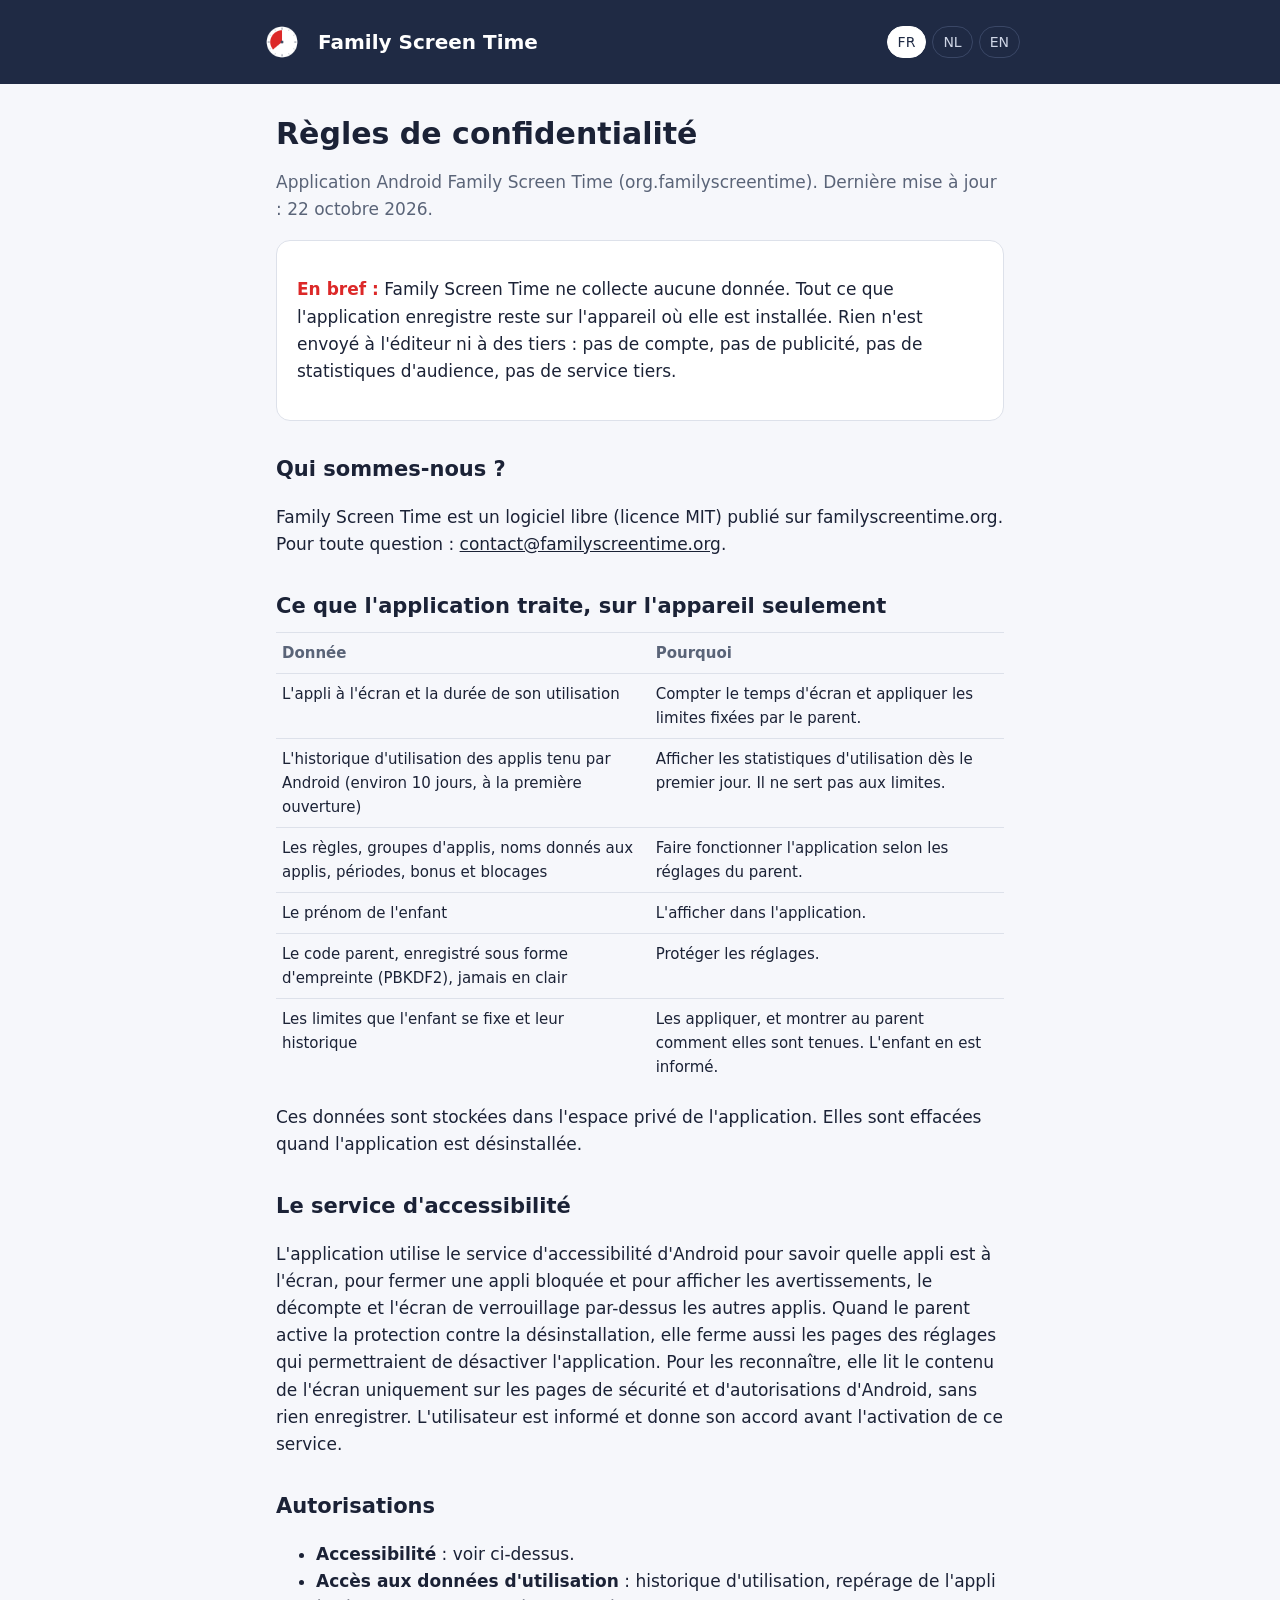
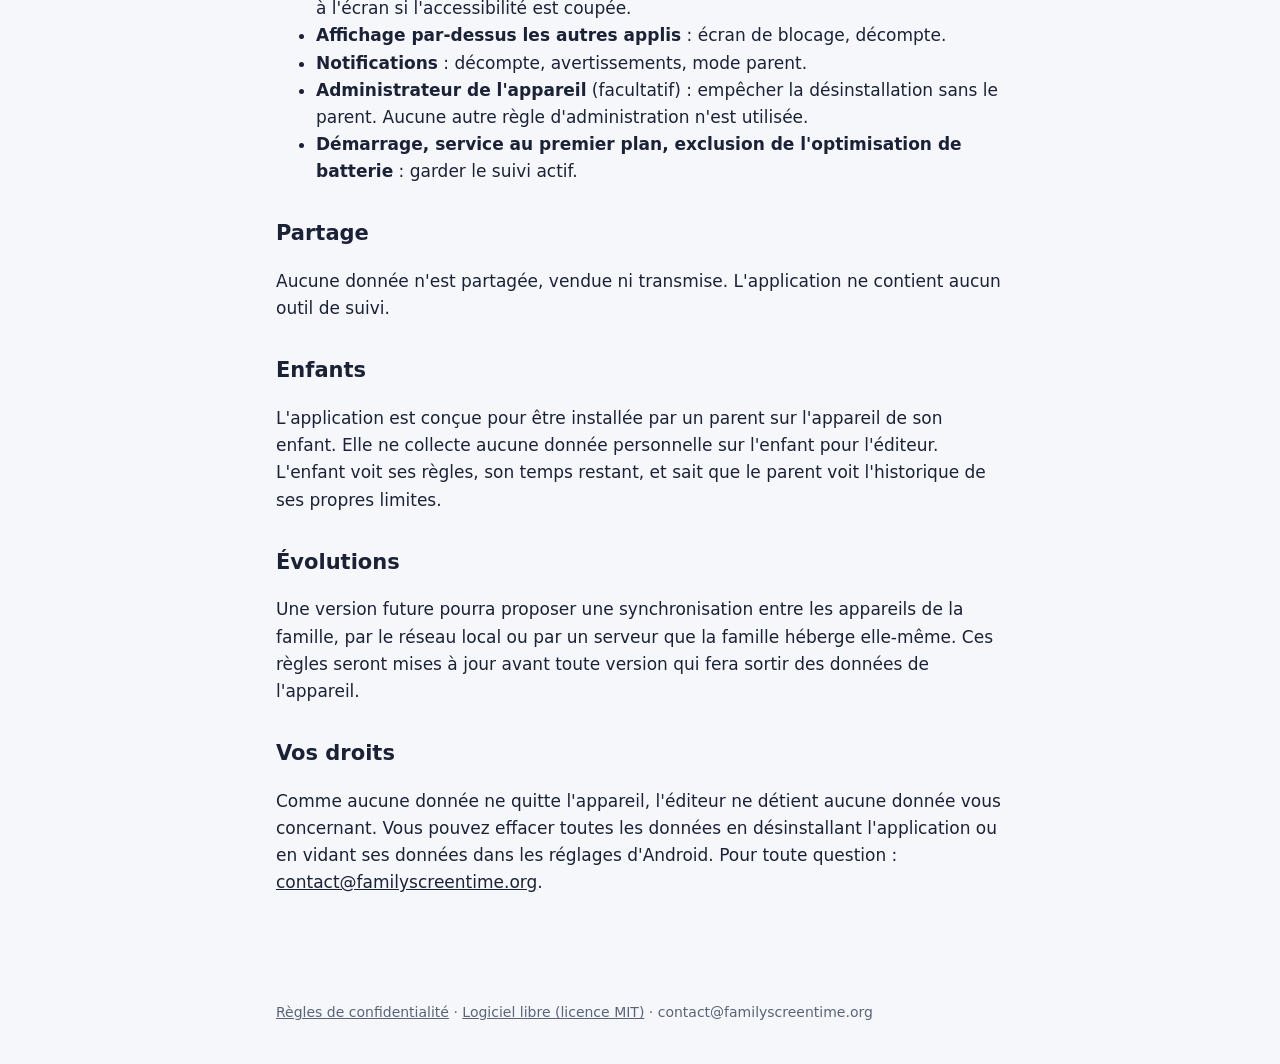
==== site/confidentialite.html @ ea90eba2 "Family Screen Time 0.18.0 Screen-time management for families, Android first.  - packages/screentime" ====
<!doctype html>
<html lang="fr">
<head>
<meta charset="utf-8">
<meta name="viewport" content="width=device-width, initial-scale=1">
<title>Règles de confidentialité — Family Screen Time</title>
<meta name="description" content="Règles de confidentialité — Family Screen Time">
<link rel="alternate" hreflang="fr" href="https://familyscreentime.org/confidentialite.html"><link rel="alternate" hreflang="nl" href="https://familyscreentime.org/privacybeleid.html"><link rel="alternate" hreflang="en" href="https://familyscreentime.org/privacy.html">
<link rel="icon" href="favicon.png">
<link rel="apple-touch-icon" href="apple-touch-icon.png">
<link rel="stylesheet" href="style.css">
</head>
<body>
<header><div class="wrap">
<img src="icon.png" alt=""><a class="home" href="index.html">Family Screen Time</a>
<nav class="lang" aria-label="Language"><a href="confidentialite.html" hreflang="fr" aria-current="true">FR</a><a href="privacybeleid.html" hreflang="nl">NL</a><a href="privacy.html" hreflang="en">EN</a></nav>
</div></header>
<main class="wrap">

<h1>Règles de confidentialité</h1>
<p class="muted">Application Android Family Screen Time (org.familyscreentime). Dernière mise à jour : 22 octobre 2026.</p>
<div class="card"><p><strong>En bref :</strong> Family Screen Time ne collecte aucune donnée. Tout ce que l'application enregistre reste sur l'appareil où elle est installée. Rien n'est envoyé à l'éditeur ni à des tiers : pas de compte, pas de publicité, pas de statistiques d'audience, pas de service tiers.</p></div>

<h2>Qui sommes-nous ?</h2>
<p>Family Screen Time est un logiciel libre (licence MIT) publié sur familyscreentime.org. Pour toute question : <a href="mailto:contact@familyscreentime.org">contact@familyscreentime.org</a>.</p>

<h2>Ce que l'application traite, sur l'appareil seulement</h2>
<table>
<tr><th>Donnée</th><th>Pourquoi</th></tr>
<tr><td>L'appli à l'écran et la durée de son utilisation</td><td>Compter le temps d'écran et appliquer les limites fixées par le parent.</td></tr>
<tr><td>L'historique d'utilisation des applis tenu par Android (environ 10 jours, à la première ouverture)</td><td>Afficher les statistiques d'utilisation dès le premier jour. Il ne sert pas aux limites.</td></tr>
<tr><td>Les règles, groupes d'applis, noms donnés aux applis, périodes, bonus et blocages</td><td>Faire fonctionner l'application selon les réglages du parent.</td></tr>
<tr><td>Le prénom de l'enfant</td><td>L'afficher dans l'application.</td></tr>
<tr><td>Le code parent, enregistré sous forme d'empreinte (PBKDF2), jamais en clair</td><td>Protéger les réglages.</td></tr>
<tr><td>Les limites que l'enfant se fixe et leur historique</td><td>Les appliquer, et montrer au parent comment elles sont tenues. L'enfant en est informé.</td></tr>
</table>
<p>Ces données sont stockées dans l'espace privé de l'application. Elles sont effacées quand l'application est désinstallée.</p>

<h2>Le service d'accessibilité</h2>
<p>L'application utilise le service d'accessibilité d'Android pour savoir quelle appli est à l'écran, pour fermer une appli bloquée et pour afficher les avertissements, le décompte et l'écran de verrouillage par-dessus les autres applis. Quand le parent active la protection contre la désinstallation, elle ferme aussi les pages des réglages qui permettraient de désactiver l'application. Pour les reconnaître, elle lit le contenu de l'écran uniquement sur les pages de sécurité et d'autorisations d'Android, sans rien enregistrer. L'utilisateur est informé et donne son accord avant l'activation de ce service.</p>

<h2>Autorisations</h2>
<ul>
<li><b>Accessibilité</b> : voir ci-dessus.</li>
<li><b>Accès aux données d'utilisation</b> : historique d'utilisation, repérage de l'appli à l'écran si l'accessibilité est coupée.</li>
<li><b>Affichage par-dessus les autres applis</b> : écran de blocage, décompte.</li>
<li><b>Notifications</b> : décompte, avertissements, mode parent.</li>
<li><b>Administrateur de l'appareil</b> (facultatif) : empêcher la désinstallation sans le parent. Aucune autre règle d'administration n'est utilisée.</li>
<li><b>Démarrage, service au premier plan, exclusion de l'optimisation de batterie</b> : garder le suivi actif.</li>
</ul>

<h2>Partage</h2>
<p>Aucune donnée n'est partagée, vendue ni transmise. L'application ne contient aucun outil de suivi.</p>

<h2>Enfants</h2>
<p>L'application est conçue pour être installée par un parent sur l'appareil de son enfant. Elle ne collecte aucune donnée personnelle sur l'enfant pour l'éditeur. L'enfant voit ses règles, son temps restant, et sait que le parent voit l'historique de ses propres limites.</p>

<h2>Évolutions</h2>
<p>Une version future pourra proposer une synchronisation entre les appareils de la famille, par le réseau local ou par un serveur que la famille héberge elle-même. Ces règles seront mises à jour avant toute version qui fera sortir des données de l'appareil.</p>

<h2>Vos droits</h2>
<p>Comme aucune donnée ne quitte l'appareil, l'éditeur ne détient aucune donnée vous concernant. Vous pouvez effacer toutes les données en désinstallant l'application ou en vidant ses données dans les réglages d'Android. Pour toute question : <a href="mailto:contact@familyscreentime.org">contact@familyscreentime.org</a>.</p>

</main>
<footer class="wrap"><a href="confidentialite.html">Règles de confidentialité</a> · <a href="https://github.com/familyscreentime/familyscreentime">Logiciel libre (licence MIT)</a> · contact@familyscreentime.org</footer>
</body>
</html>
---- site/style.css ----
:root {
  --bg: #f6f7fb;
  --surface: #ffffff;
  --ink: #1b2236;
  --muted: #5a6478;
  --brand: #1f2a44;
  --accent: #dc2828;
  --line: #dde1ea;
  color-scheme: light dark;
}
@media (prefers-color-scheme: dark) {
  :root {
    --bg: #11151f;
    --surface: #1a2030;
    --ink: #e8ebf2;
    --muted: #a3acc0;
    --brand: #0c1222;
    --line: #2b3346;
  }
}
* { box-sizing: border-box; }
body {
  margin: 0;
  background: var(--bg);
  color: var(--ink);
  font: 17px/1.6 system-ui, -apple-system, "Segoe UI", Roboto, sans-serif;
}
header {
  background: #1f2a44;
  color: #fff;
  padding: 20px 16px;
}
header .wrap { display: flex; align-items: center; gap: 14px; flex-wrap: wrap; }
header img { width: 44px; height: 44px; border-radius: 10px; }
header a.home { color: #fff; text-decoration: none; font-weight: 700; font-size: 20px; }
nav.lang { margin-left: auto; display: flex; gap: 6px; }
nav.lang a {
  color: #cfd6e6; text-decoration: none; padding: 4px 10px;
  border: 1px solid #3a4766; border-radius: 999px; font-size: 14px;
}
nav.lang a[aria-current="true"] { background: #fff; color: #1f2a44; border-color: #fff; }
.wrap { max-width: 760px; margin: 0 auto; }
main { padding: 24px 16px 64px; }
h1 { font-size: 30px; line-height: 1.2; margin: 8px 0 12px; }
h2 { font-size: 21px; margin: 32px 0 8px; }
p, li { color: var(--ink); }
.muted { color: var(--muted); }
.card {
  background: var(--surface);
  border: 1px solid var(--line);
  border-radius: 14px;
  padding: 18px 20px;
  margin: 16px 0;
}
.card strong { color: var(--accent); }
table { width: 100%; border-collapse: collapse; font-size: 15px; }
th, td { text-align: left; vertical-align: top; padding: 8px 6px; border-top: 1px solid var(--line); }
th { color: var(--muted); font-weight: 600; }
a { color: inherit; }
footer { padding: 24px 16px 40px; color: var(--muted); font-size: 14px; }
.hero { display: flex; gap: 20px; align-items: center; flex-wrap: wrap; }
.hero img { width: 96px; height: 96px; border-radius: 22px; }
ul.features { padding-left: 20px; }
section[lang] { scroll-margin-top: 16px; }
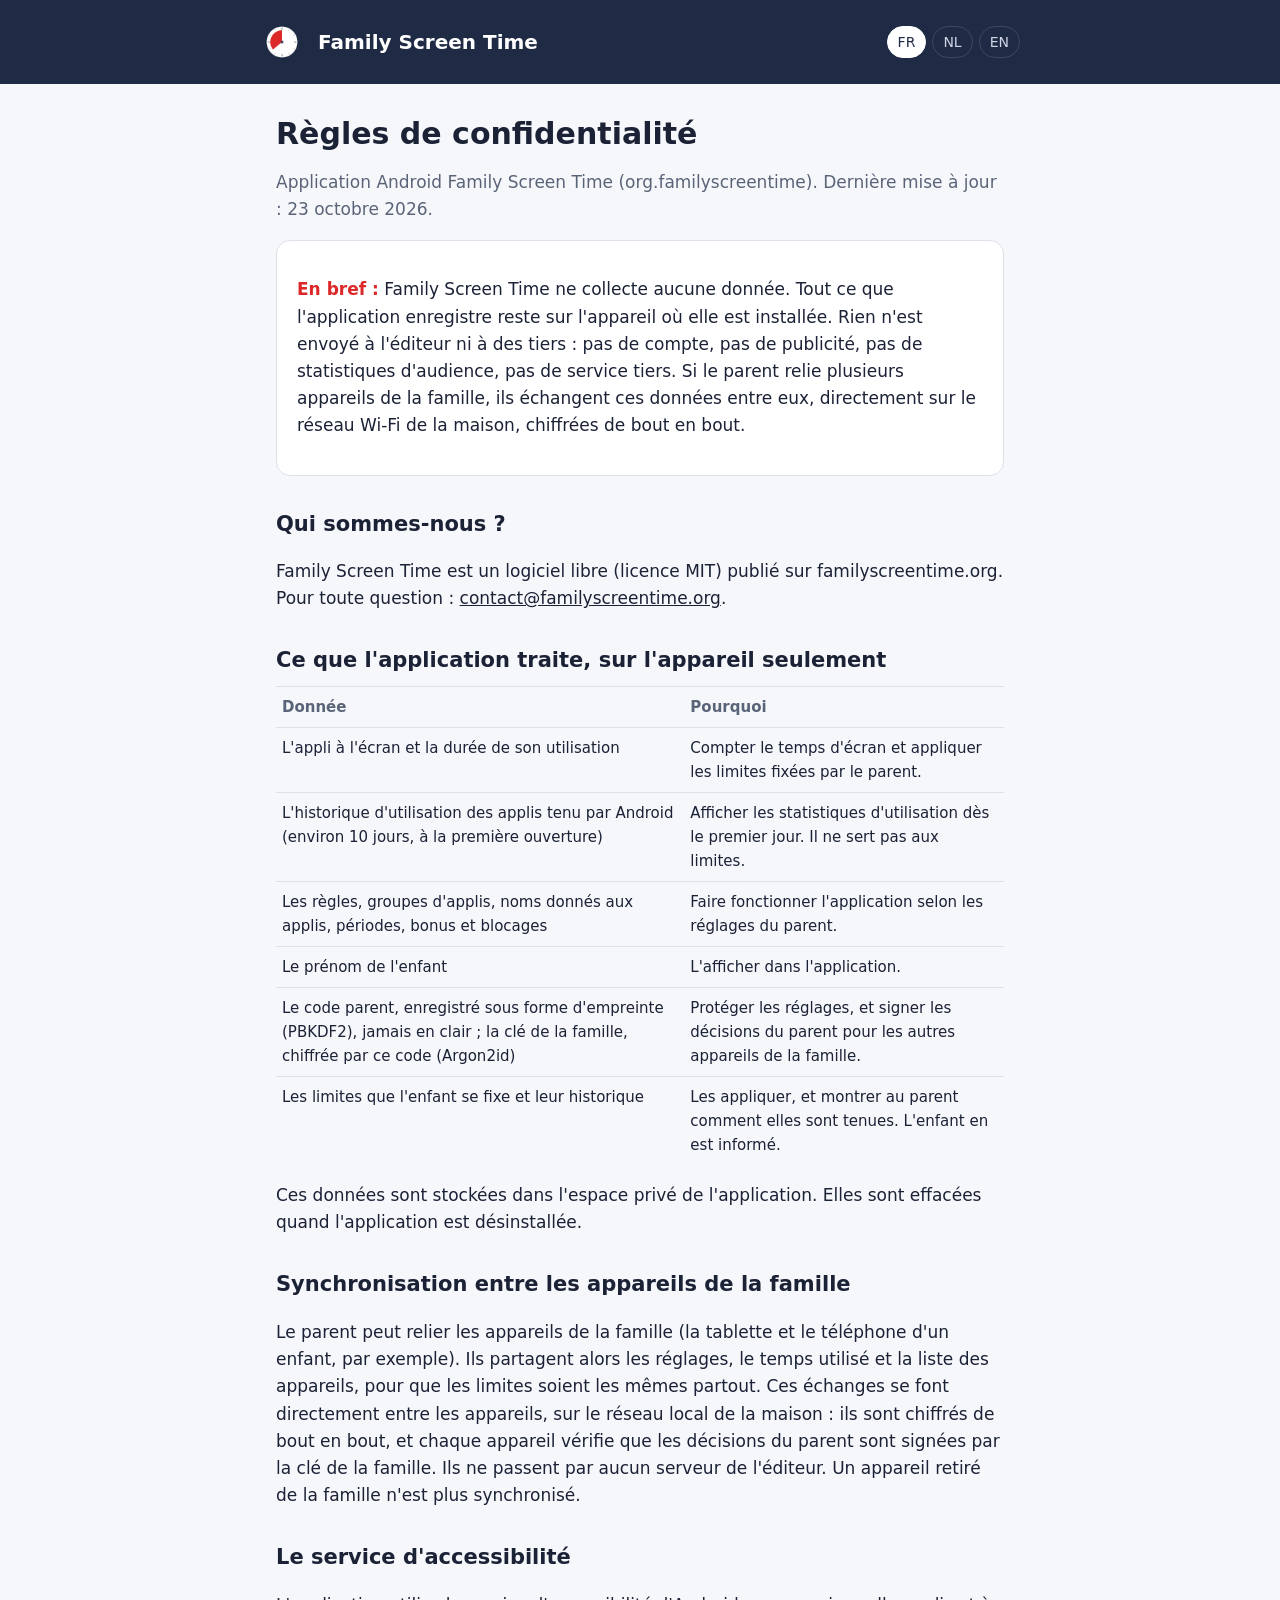
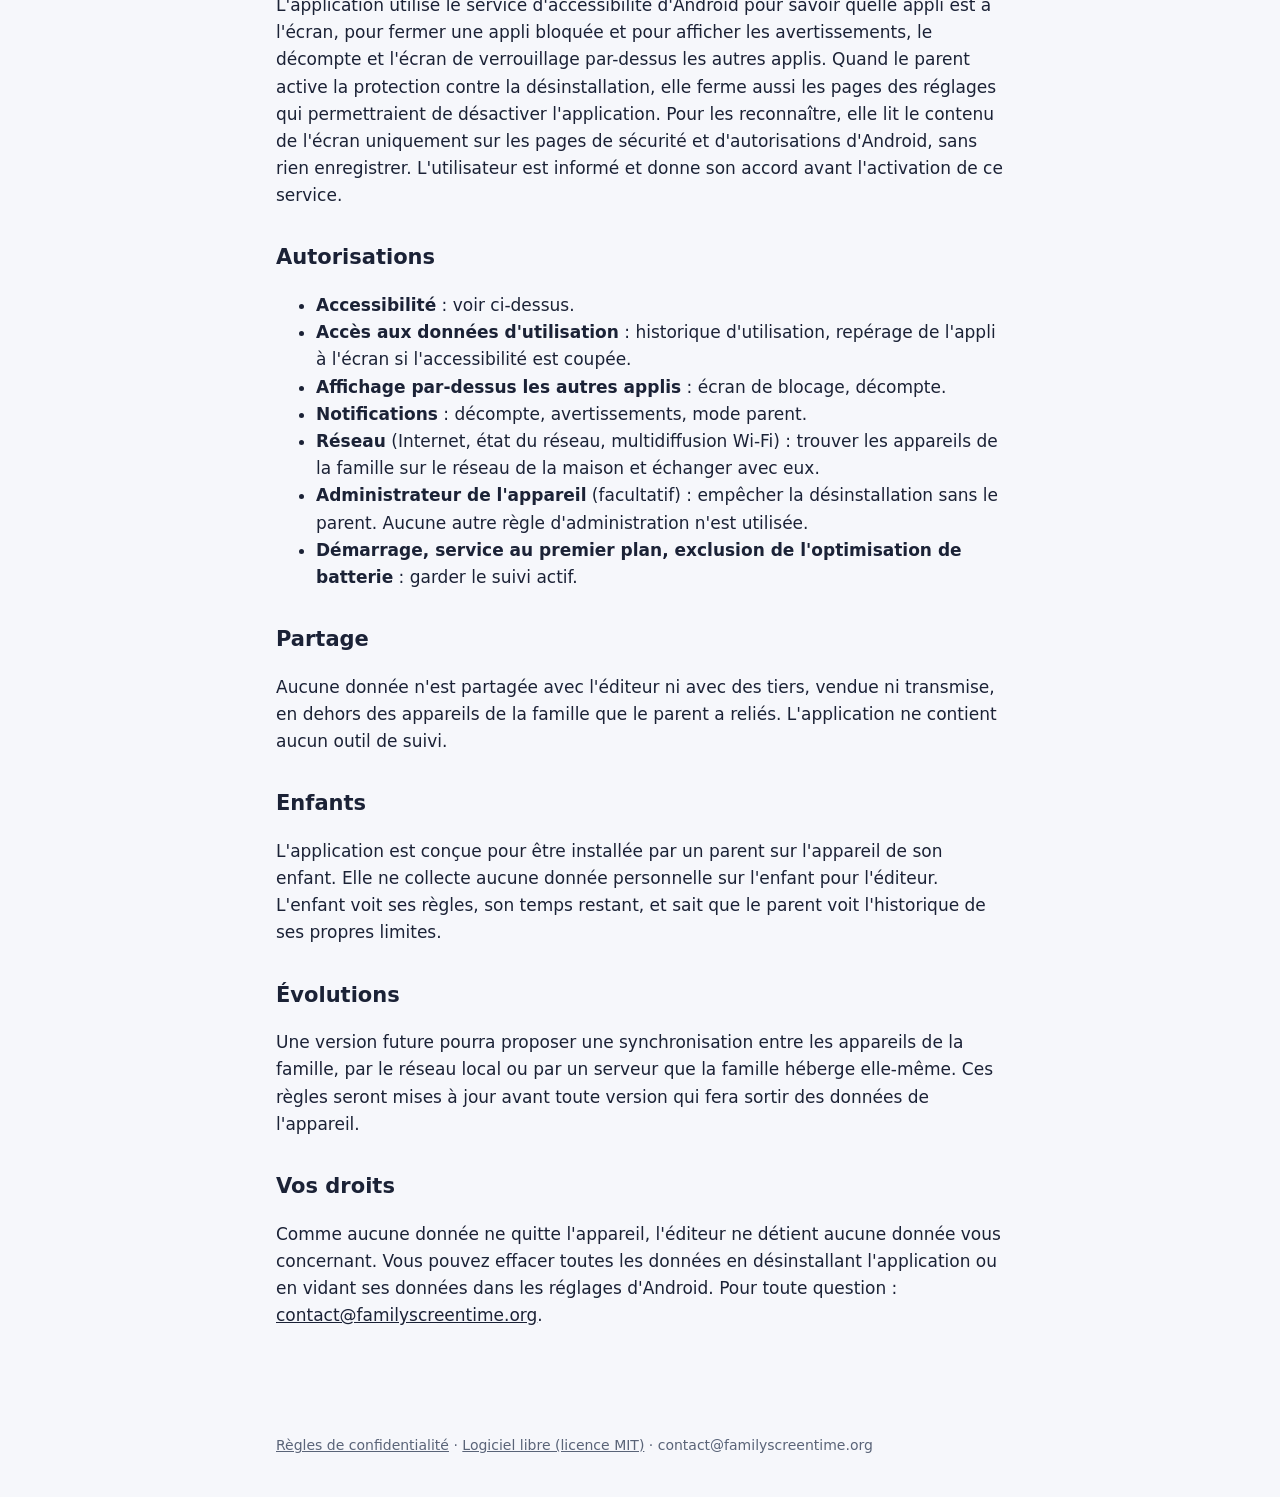
==== commit ead48146: "Sync on the local network and adding a device (0.20.1) - LanSync: each device listens on a free port" ====
--- a/site/confidentialite.html
+++ b/site/confidentialite.html
@@ -18,8 +18,8 @@
 <main class="wrap">
 
 <h1>Règles de confidentialité</h1>
-<p class="muted">Application Android Family Screen Time (org.familyscreentime). Dernière mise à jour : 22 octobre 2026.</p>
-<div class="card"><p><strong>En bref :</strong> Family Screen Time ne collecte aucune donnée. Tout ce que l'application enregistre reste sur l'appareil où elle est installée. Rien n'est envoyé à l'éditeur ni à des tiers : pas de compte, pas de publicité, pas de statistiques d'audience, pas de service tiers.</p></div>
+<p class="muted">Application Android Family Screen Time (org.familyscreentime). Dernière mise à jour : 23 octobre 2026.</p>
+<div class="card"><p><strong>En bref :</strong> Family Screen Time ne collecte aucune donnée. Tout ce que l'application enregistre reste sur l'appareil où elle est installée. Rien n'est envoyé à l'éditeur ni à des tiers : pas de compte, pas de publicité, pas de statistiques d'audience, pas de service tiers. Si le parent relie plusieurs appareils de la famille, ils échangent ces données entre eux, directement sur le réseau Wi-Fi de la maison, chiffrées de bout en bout.</p></div>
 
 <h2>Qui sommes-nous ?</h2>
 <p>Family Screen Time est un logiciel libre (licence MIT) publié sur familyscreentime.org. Pour toute question : <a href="mailto:contact@familyscreentime.org">contact@familyscreentime.org</a>.</p>
@@ -31,10 +31,13 @@
 <tr><td>L'historique d'utilisation des applis tenu par Android (environ 10 jours, à la première ouverture)</td><td>Afficher les statistiques d'utilisation dès le premier jour. Il ne sert pas aux limites.</td></tr>
 <tr><td>Les règles, groupes d'applis, noms donnés aux applis, périodes, bonus et blocages</td><td>Faire fonctionner l'application selon les réglages du parent.</td></tr>
 <tr><td>Le prénom de l'enfant</td><td>L'afficher dans l'application.</td></tr>
-<tr><td>Le code parent, enregistré sous forme d'empreinte (PBKDF2), jamais en clair</td><td>Protéger les réglages.</td></tr>
+<tr><td>Le code parent, enregistré sous forme d'empreinte (PBKDF2), jamais en clair ; la clé de la famille, chiffrée par ce code (Argon2id)</td><td>Protéger les réglages, et signer les décisions du parent pour les autres appareils de la famille.</td></tr>
 <tr><td>Les limites que l'enfant se fixe et leur historique</td><td>Les appliquer, et montrer au parent comment elles sont tenues. L'enfant en est informé.</td></tr>
 </table>
 <p>Ces données sont stockées dans l'espace privé de l'application. Elles sont effacées quand l'application est désinstallée.</p>
+
+<h2>Synchronisation entre les appareils de la famille</h2>
+<p>Le parent peut relier les appareils de la famille (la tablette et le téléphone d'un enfant, par exemple). Ils partagent alors les réglages, le temps utilisé et la liste des appareils, pour que les limites soient les mêmes partout. Ces échanges se font directement entre les appareils, sur le réseau local de la maison : ils sont chiffrés de bout en bout, et chaque appareil vérifie que les décisions du parent sont signées par la clé de la famille. Ils ne passent par aucun serveur de l'éditeur. Un appareil retiré de la famille n'est plus synchronisé.</p>
 
 <h2>Le service d'accessibilité</h2>
 <p>L'application utilise le service d'accessibilité d'Android pour savoir quelle appli est à l'écran, pour fermer une appli bloquée et pour afficher les avertissements, le décompte et l'écran de verrouillage par-dessus les autres applis. Quand le parent active la protection contre la désinstallation, elle ferme aussi les pages des réglages qui permettraient de désactiver l'application. Pour les reconnaître, elle lit le contenu de l'écran uniquement sur les pages de sécurité et d'autorisations d'Android, sans rien enregistrer. L'utilisateur est informé et donne son accord avant l'activation de ce service.</p>
@@ -45,12 +48,13 @@
 <li><b>Accès aux données d'utilisation</b> : historique d'utilisation, repérage de l'appli à l'écran si l'accessibilité est coupée.</li>
 <li><b>Affichage par-dessus les autres applis</b> : écran de blocage, décompte.</li>
 <li><b>Notifications</b> : décompte, avertissements, mode parent.</li>
+<li><b>Réseau</b> (Internet, état du réseau, multidiffusion Wi-Fi) : trouver les appareils de la famille sur le réseau de la maison et échanger avec eux.</li>
 <li><b>Administrateur de l'appareil</b> (facultatif) : empêcher la désinstallation sans le parent. Aucune autre règle d'administration n'est utilisée.</li>
 <li><b>Démarrage, service au premier plan, exclusion de l'optimisation de batterie</b> : garder le suivi actif.</li>
 </ul>
 
 <h2>Partage</h2>
-<p>Aucune donnée n'est partagée, vendue ni transmise. L'application ne contient aucun outil de suivi.</p>
+<p>Aucune donnée n'est partagée avec l'éditeur ni avec des tiers, vendue ni transmise, en dehors des appareils de la famille que le parent a reliés. L'application ne contient aucun outil de suivi.</p>
 
 <h2>Enfants</h2>
 <p>L'application est conçue pour être installée par un parent sur l'appareil de son enfant. Elle ne collecte aucune donnée personnelle sur l'enfant pour l'éditeur. L'enfant voit ses règles, son temps restant, et sait que le parent voit l'historique de ses propres limites.</p>
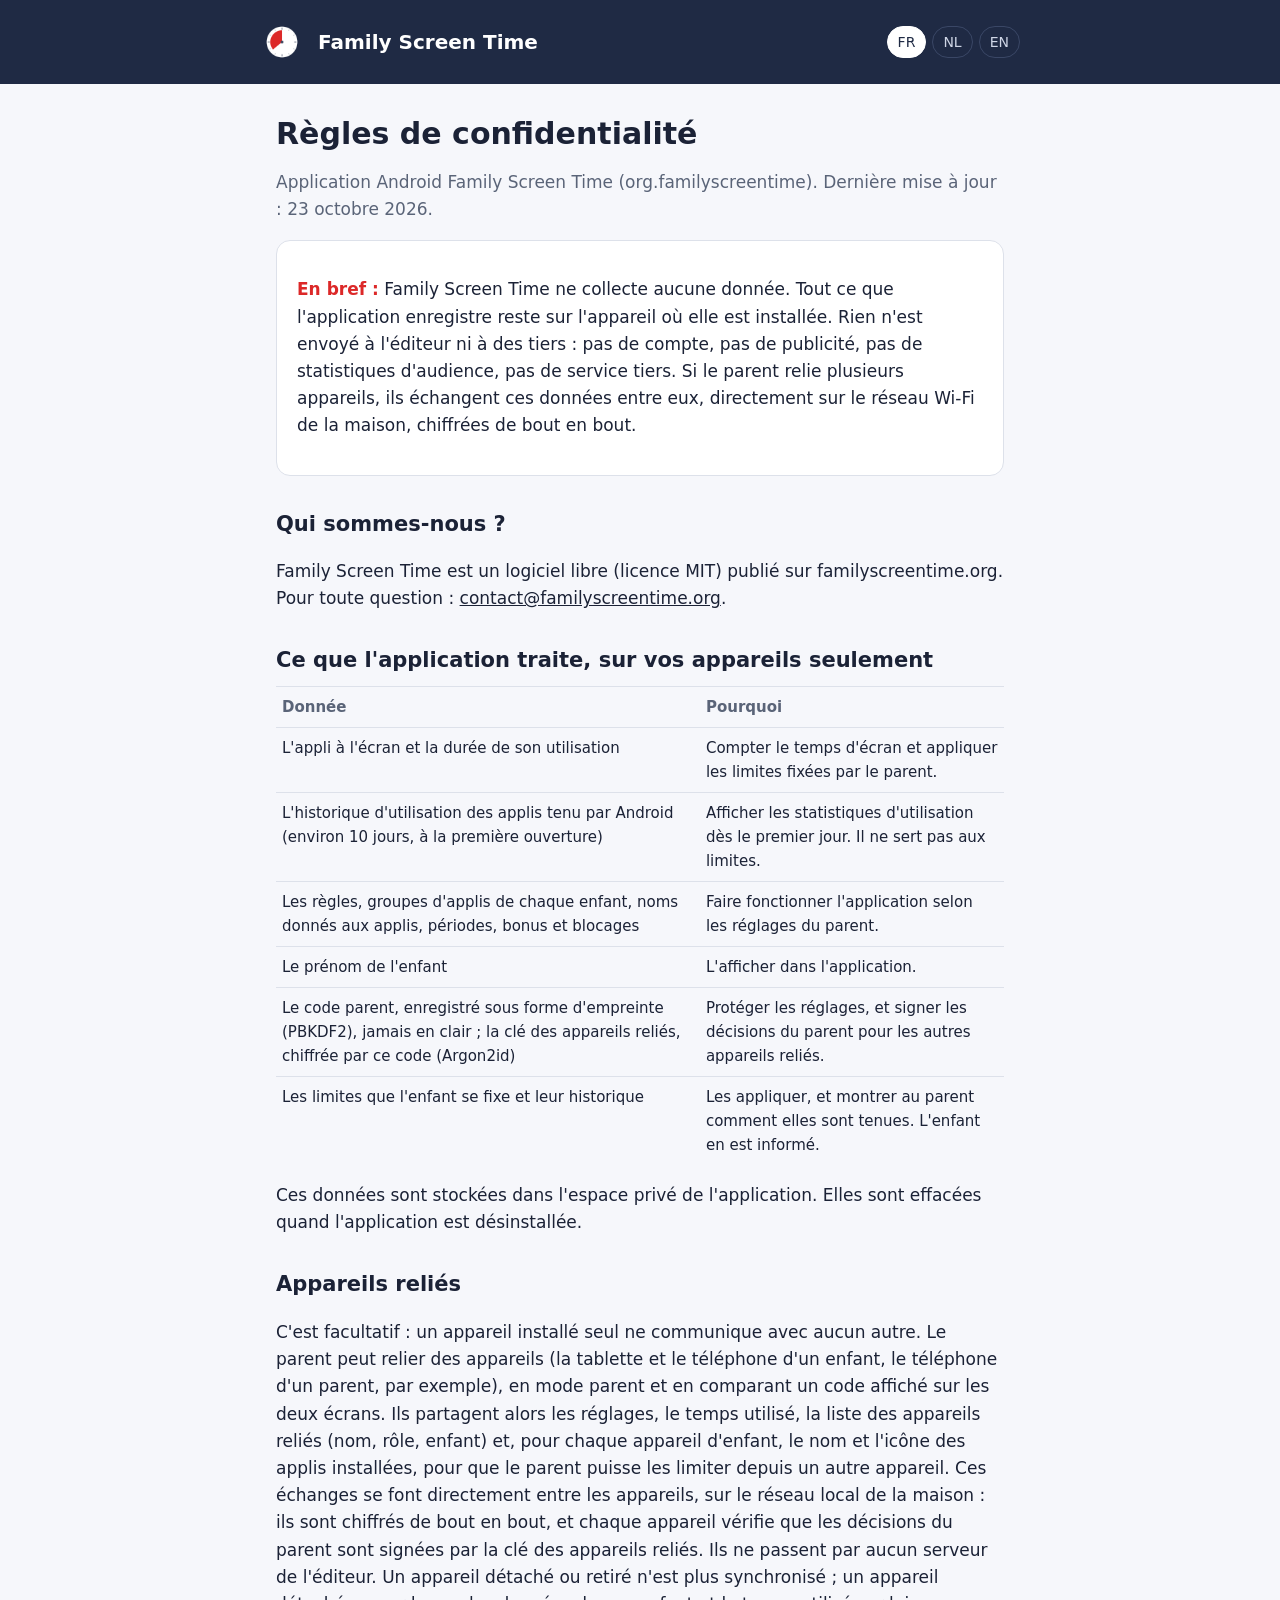
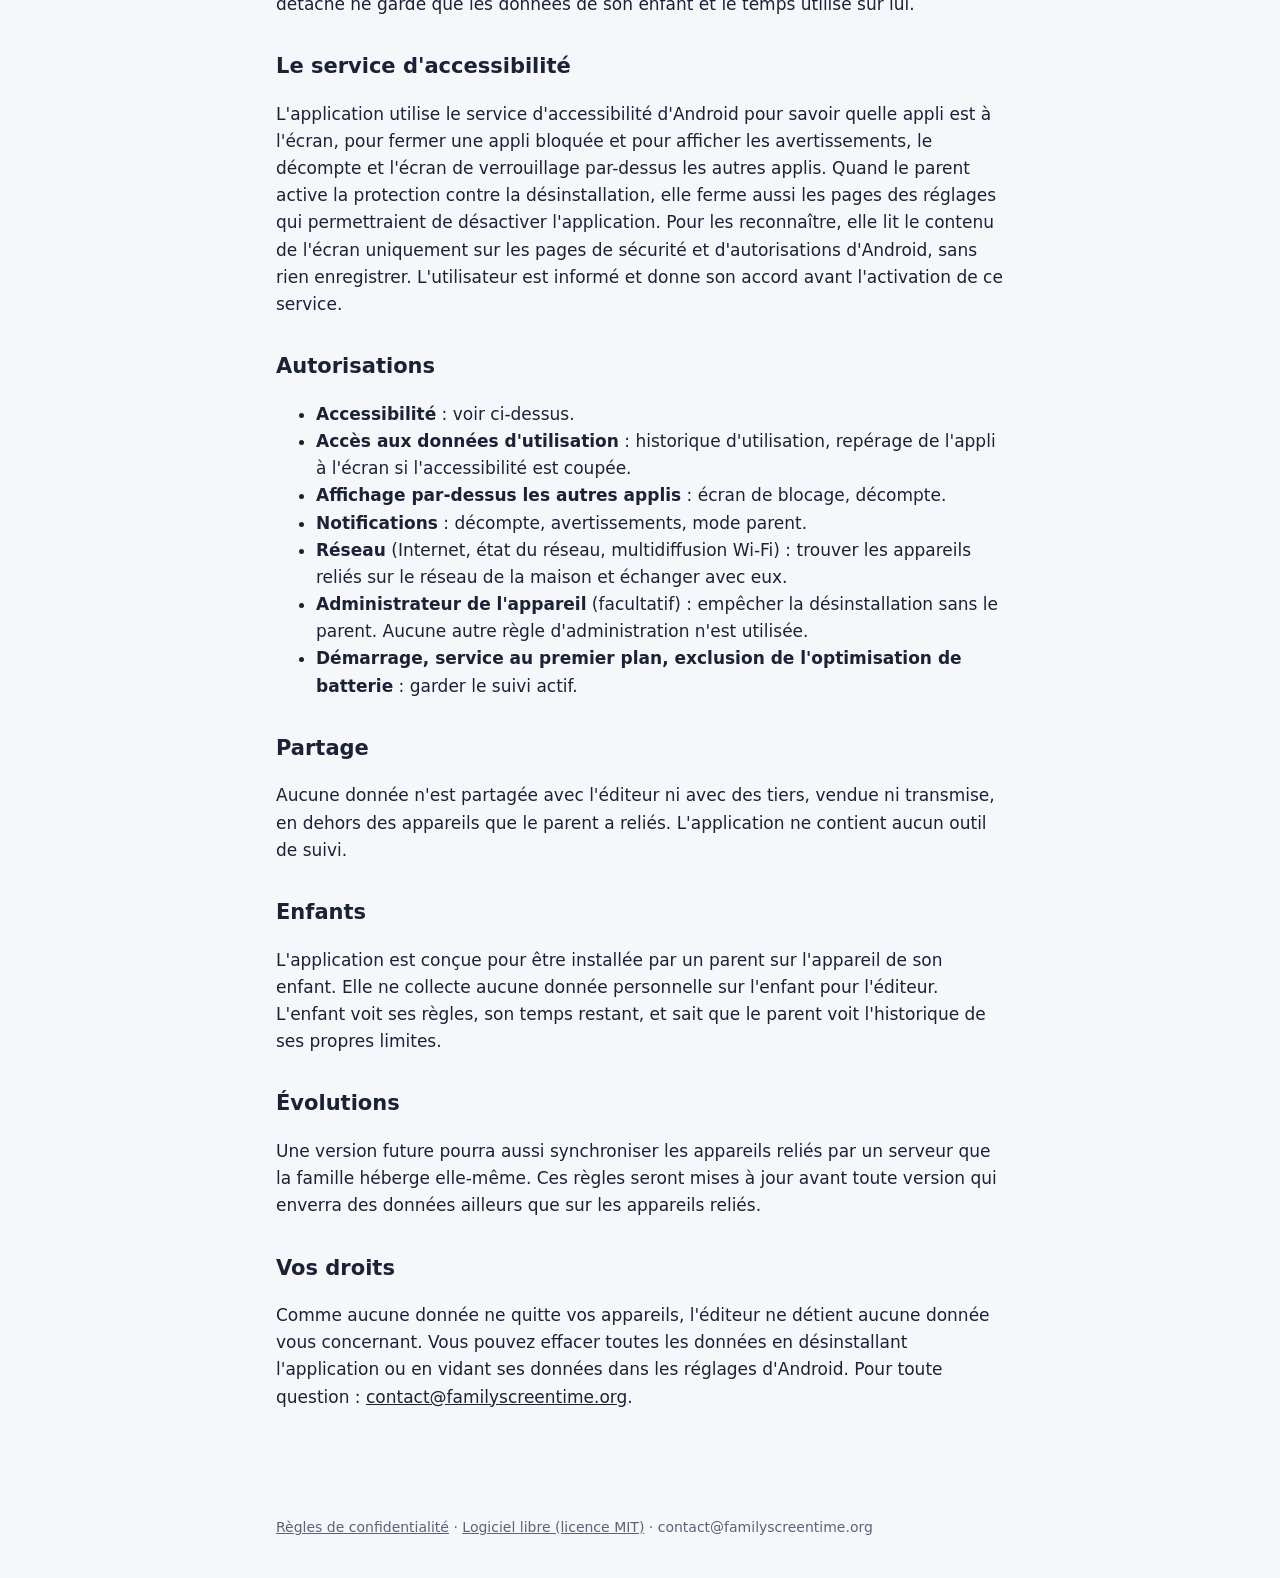
==== commit 58fa01a0: "Linked devices on the site and in the store texts; "Unlock" on a parent's phone (0.22.2) - Site and " ====
--- a/site/confidentialite.html
+++ b/site/confidentialite.html
@@ -19,25 +19,25 @@
 
 <h1>Règles de confidentialité</h1>
 <p class="muted">Application Android Family Screen Time (org.familyscreentime). Dernière mise à jour : 23 octobre 2026.</p>
-<div class="card"><p><strong>En bref :</strong> Family Screen Time ne collecte aucune donnée. Tout ce que l'application enregistre reste sur l'appareil où elle est installée. Rien n'est envoyé à l'éditeur ni à des tiers : pas de compte, pas de publicité, pas de statistiques d'audience, pas de service tiers. Si le parent relie plusieurs appareils de la famille, ils échangent ces données entre eux, directement sur le réseau Wi-Fi de la maison, chiffrées de bout en bout.</p></div>
+<div class="card"><p><strong>En bref :</strong> Family Screen Time ne collecte aucune donnée. Tout ce que l'application enregistre reste sur l'appareil où elle est installée. Rien n'est envoyé à l'éditeur ni à des tiers : pas de compte, pas de publicité, pas de statistiques d'audience, pas de service tiers. Si le parent relie plusieurs appareils, ils échangent ces données entre eux, directement sur le réseau Wi-Fi de la maison, chiffrées de bout en bout.</p></div>
 
 <h2>Qui sommes-nous ?</h2>
 <p>Family Screen Time est un logiciel libre (licence MIT) publié sur familyscreentime.org. Pour toute question : <a href="mailto:contact@familyscreentime.org">contact@familyscreentime.org</a>.</p>
 
-<h2>Ce que l'application traite, sur l'appareil seulement</h2>
+<h2>Ce que l'application traite, sur vos appareils seulement</h2>
 <table>
 <tr><th>Donnée</th><th>Pourquoi</th></tr>
 <tr><td>L'appli à l'écran et la durée de son utilisation</td><td>Compter le temps d'écran et appliquer les limites fixées par le parent.</td></tr>
 <tr><td>L'historique d'utilisation des applis tenu par Android (environ 10 jours, à la première ouverture)</td><td>Afficher les statistiques d'utilisation dès le premier jour. Il ne sert pas aux limites.</td></tr>
-<tr><td>Les règles, groupes d'applis, noms donnés aux applis, périodes, bonus et blocages</td><td>Faire fonctionner l'application selon les réglages du parent.</td></tr>
+<tr><td>Les règles, groupes d'applis de chaque enfant, noms donnés aux applis, périodes, bonus et blocages</td><td>Faire fonctionner l'application selon les réglages du parent.</td></tr>
 <tr><td>Le prénom de l'enfant</td><td>L'afficher dans l'application.</td></tr>
-<tr><td>Le code parent, enregistré sous forme d'empreinte (PBKDF2), jamais en clair ; la clé de la famille, chiffrée par ce code (Argon2id)</td><td>Protéger les réglages, et signer les décisions du parent pour les autres appareils de la famille.</td></tr>
+<tr><td>Le code parent, enregistré sous forme d'empreinte (PBKDF2), jamais en clair ; la clé des appareils reliés, chiffrée par ce code (Argon2id)</td><td>Protéger les réglages, et signer les décisions du parent pour les autres appareils reliés.</td></tr>
 <tr><td>Les limites que l'enfant se fixe et leur historique</td><td>Les appliquer, et montrer au parent comment elles sont tenues. L'enfant en est informé.</td></tr>
 </table>
 <p>Ces données sont stockées dans l'espace privé de l'application. Elles sont effacées quand l'application est désinstallée.</p>
 
-<h2>Synchronisation entre les appareils de la famille</h2>
-<p>Le parent peut relier les appareils de la famille (la tablette et le téléphone d'un enfant, par exemple). Ils partagent alors les réglages, le temps utilisé et la liste des appareils, pour que les limites soient les mêmes partout. Ces échanges se font directement entre les appareils, sur le réseau local de la maison : ils sont chiffrés de bout en bout, et chaque appareil vérifie que les décisions du parent sont signées par la clé de la famille. Ils ne passent par aucun serveur de l'éditeur. Un appareil retiré de la famille n'est plus synchronisé.</p>
+<h2>Appareils reliés</h2>
+<p>C'est facultatif : un appareil installé seul ne communique avec aucun autre. Le parent peut relier des appareils (la tablette et le téléphone d'un enfant, le téléphone d'un parent, par exemple), en mode parent et en comparant un code affiché sur les deux écrans. Ils partagent alors les réglages, le temps utilisé, la liste des appareils reliés (nom, rôle, enfant) et, pour chaque appareil d'enfant, le nom et l'icône des applis installées, pour que le parent puisse les limiter depuis un autre appareil. Ces échanges se font directement entre les appareils, sur le réseau local de la maison : ils sont chiffrés de bout en bout, et chaque appareil vérifie que les décisions du parent sont signées par la clé des appareils reliés. Ils ne passent par aucun serveur de l'éditeur. Un appareil détaché ou retiré n'est plus synchronisé ; un appareil détaché ne garde que les données de son enfant et le temps utilisé sur lui.</p>
 
 <h2>Le service d'accessibilité</h2>
 <p>L'application utilise le service d'accessibilité d'Android pour savoir quelle appli est à l'écran, pour fermer une appli bloquée et pour afficher les avertissements, le décompte et l'écran de verrouillage par-dessus les autres applis. Quand le parent active la protection contre la désinstallation, elle ferme aussi les pages des réglages qui permettraient de désactiver l'application. Pour les reconnaître, elle lit le contenu de l'écran uniquement sur les pages de sécurité et d'autorisations d'Android, sans rien enregistrer. L'utilisateur est informé et donne son accord avant l'activation de ce service.</p>
@@ -48,22 +48,22 @@
 <li><b>Accès aux données d'utilisation</b> : historique d'utilisation, repérage de l'appli à l'écran si l'accessibilité est coupée.</li>
 <li><b>Affichage par-dessus les autres applis</b> : écran de blocage, décompte.</li>
 <li><b>Notifications</b> : décompte, avertissements, mode parent.</li>
-<li><b>Réseau</b> (Internet, état du réseau, multidiffusion Wi-Fi) : trouver les appareils de la famille sur le réseau de la maison et échanger avec eux.</li>
+<li><b>Réseau</b> (Internet, état du réseau, multidiffusion Wi-Fi) : trouver les appareils reliés sur le réseau de la maison et échanger avec eux.</li>
 <li><b>Administrateur de l'appareil</b> (facultatif) : empêcher la désinstallation sans le parent. Aucune autre règle d'administration n'est utilisée.</li>
 <li><b>Démarrage, service au premier plan, exclusion de l'optimisation de batterie</b> : garder le suivi actif.</li>
 </ul>
 
 <h2>Partage</h2>
-<p>Aucune donnée n'est partagée avec l'éditeur ni avec des tiers, vendue ni transmise, en dehors des appareils de la famille que le parent a reliés. L'application ne contient aucun outil de suivi.</p>
+<p>Aucune donnée n'est partagée avec l'éditeur ni avec des tiers, vendue ni transmise, en dehors des appareils que le parent a reliés. L'application ne contient aucun outil de suivi.</p>
 
 <h2>Enfants</h2>
 <p>L'application est conçue pour être installée par un parent sur l'appareil de son enfant. Elle ne collecte aucune donnée personnelle sur l'enfant pour l'éditeur. L'enfant voit ses règles, son temps restant, et sait que le parent voit l'historique de ses propres limites.</p>
 
 <h2>Évolutions</h2>
-<p>Une version future pourra proposer une synchronisation entre les appareils de la famille, par le réseau local ou par un serveur que la famille héberge elle-même. Ces règles seront mises à jour avant toute version qui fera sortir des données de l'appareil.</p>
+<p>Une version future pourra aussi synchroniser les appareils reliés par un serveur que la famille héberge elle-même. Ces règles seront mises à jour avant toute version qui enverra des données ailleurs que sur les appareils reliés.</p>
 
 <h2>Vos droits</h2>
-<p>Comme aucune donnée ne quitte l'appareil, l'éditeur ne détient aucune donnée vous concernant. Vous pouvez effacer toutes les données en désinstallant l'application ou en vidant ses données dans les réglages d'Android. Pour toute question : <a href="mailto:contact@familyscreentime.org">contact@familyscreentime.org</a>.</p>
+<p>Comme aucune donnée ne quitte vos appareils, l'éditeur ne détient aucune donnée vous concernant. Vous pouvez effacer toutes les données en désinstallant l'application ou en vidant ses données dans les réglages d'Android. Pour toute question : <a href="mailto:contact@familyscreentime.org">contact@familyscreentime.org</a>.</p>
 
 </main>
 <footer class="wrap"><a href="confidentialite.html">Règles de confidentialité</a> · <a href="https://github.com/familyscreentime/familyscreentime">Logiciel libre (licence MIT)</a> · contact@familyscreentime.org</footer>
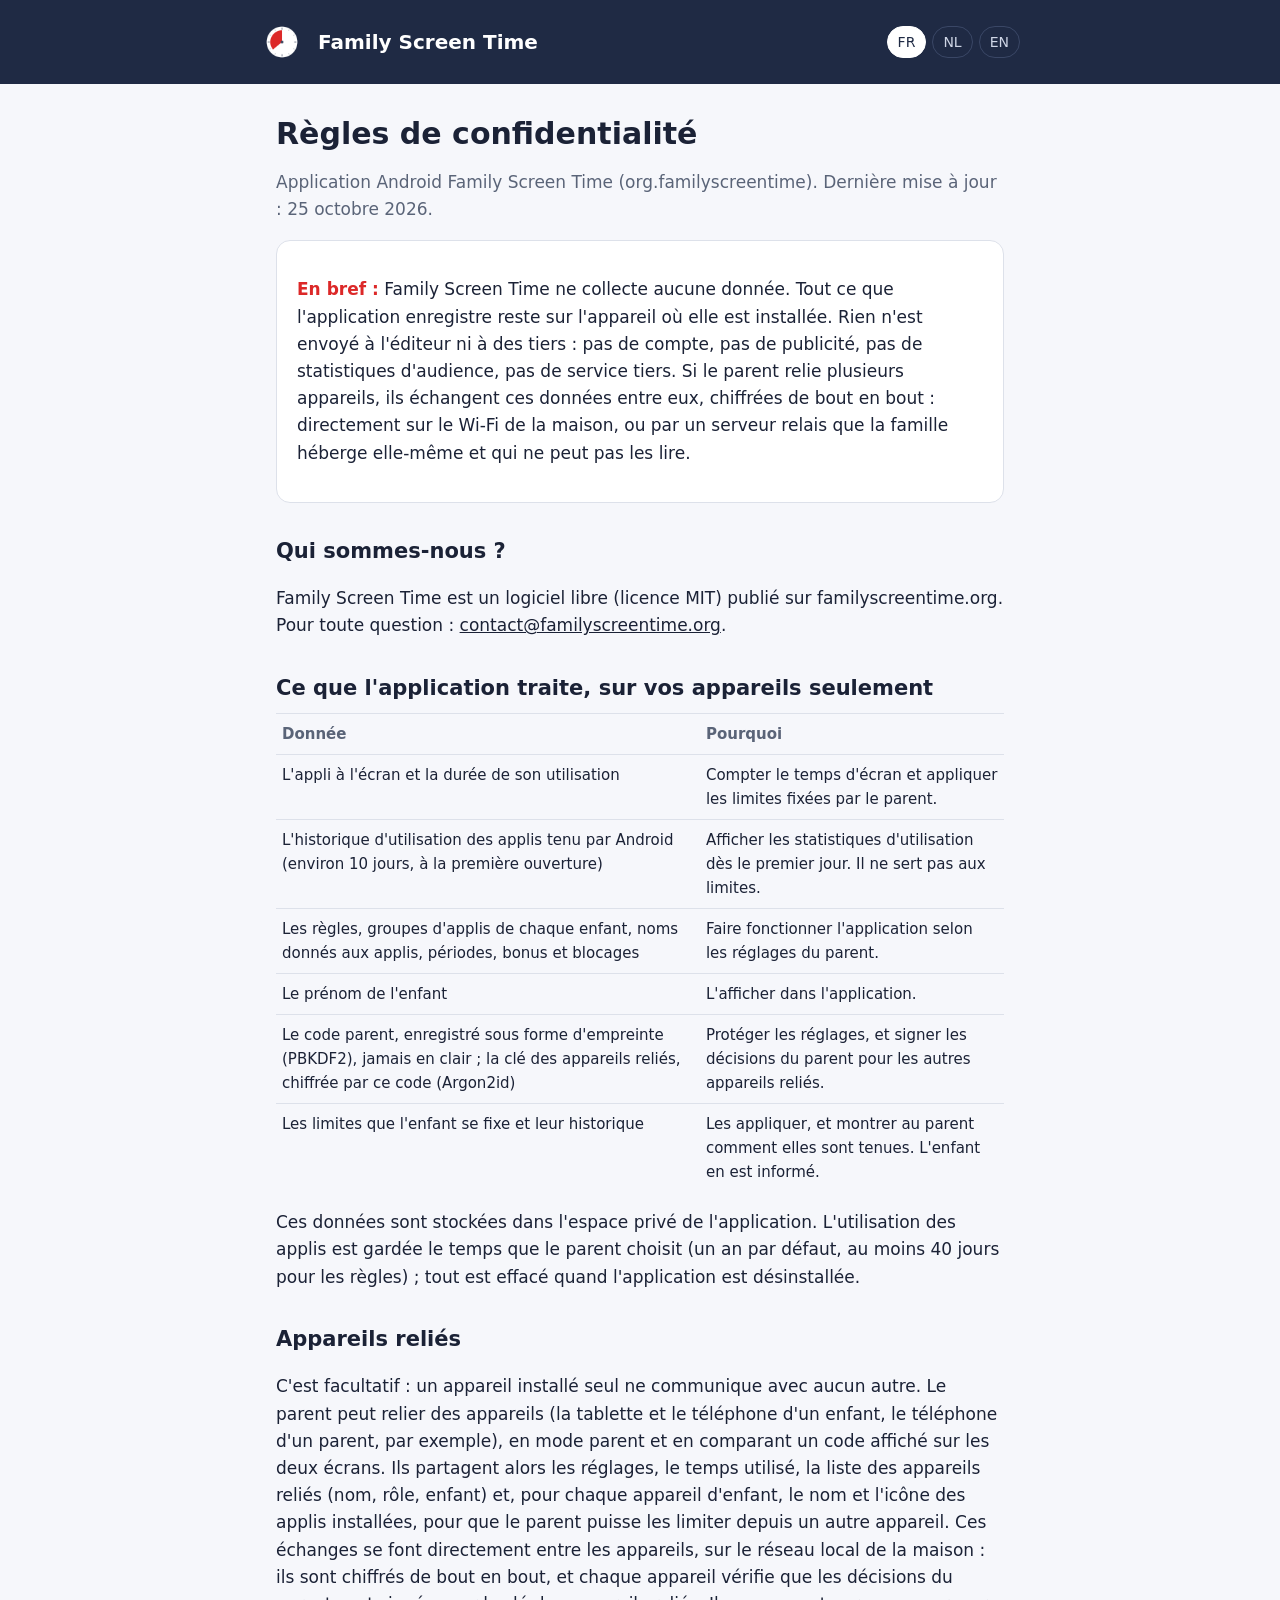
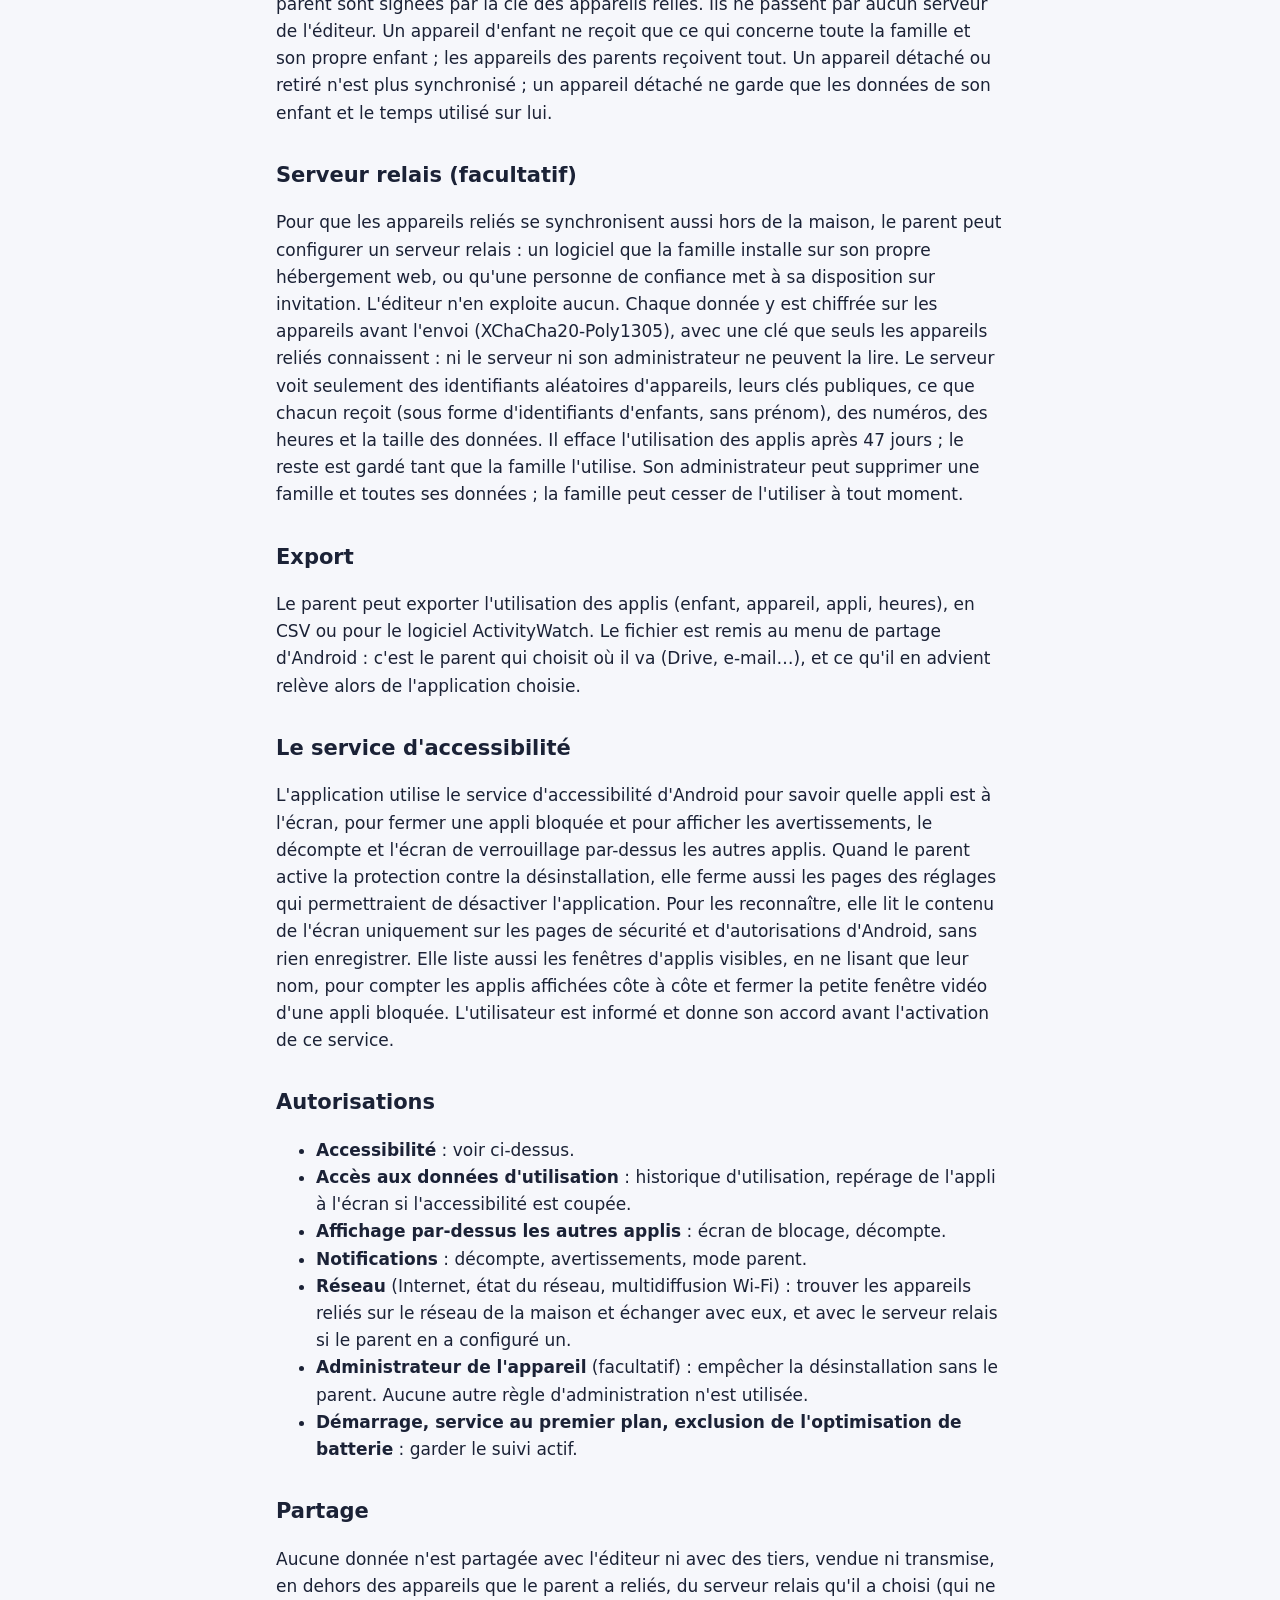
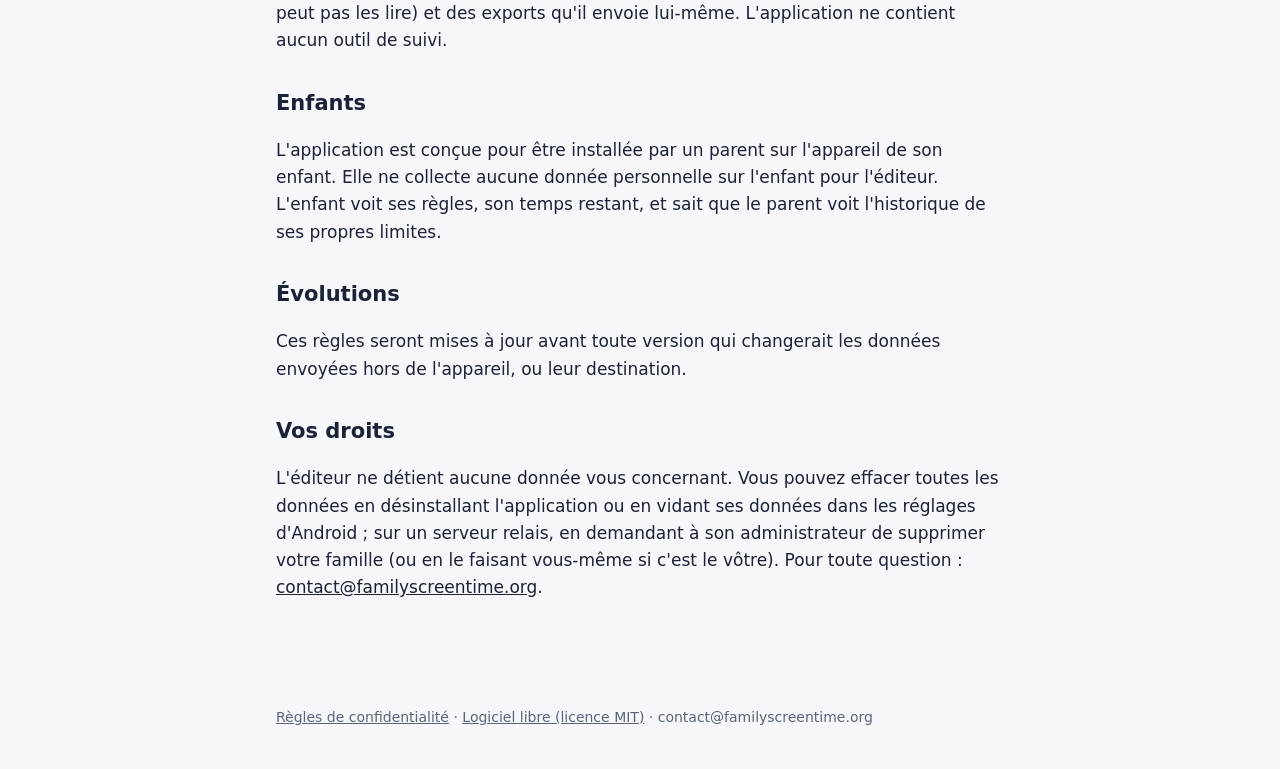
==== commit d66f652a: "Relay server, per-child data, long-term analysis, split screen (0.23.0–0.26.5) Written by Claude (An" ====
--- a/site/confidentialite.html
+++ b/site/confidentialite.html
@@ -18,8 +18,8 @@
 <main class="wrap">
 
 <h1>Règles de confidentialité</h1>
-<p class="muted">Application Android Family Screen Time (org.familyscreentime). Dernière mise à jour : 23 octobre 2026.</p>
-<div class="card"><p><strong>En bref :</strong> Family Screen Time ne collecte aucune donnée. Tout ce que l'application enregistre reste sur l'appareil où elle est installée. Rien n'est envoyé à l'éditeur ni à des tiers : pas de compte, pas de publicité, pas de statistiques d'audience, pas de service tiers. Si le parent relie plusieurs appareils, ils échangent ces données entre eux, directement sur le réseau Wi-Fi de la maison, chiffrées de bout en bout.</p></div>
+<p class="muted">Application Android Family Screen Time (org.familyscreentime). Dernière mise à jour : 25 octobre 2026.</p>
+<div class="card"><p><strong>En bref :</strong> Family Screen Time ne collecte aucune donnée. Tout ce que l'application enregistre reste sur l'appareil où elle est installée. Rien n'est envoyé à l'éditeur ni à des tiers : pas de compte, pas de publicité, pas de statistiques d'audience, pas de service tiers. Si le parent relie plusieurs appareils, ils échangent ces données entre eux, chiffrées de bout en bout : directement sur le Wi-Fi de la maison, ou par un serveur relais que la famille héberge elle-même et qui ne peut pas les lire.</p></div>
 
 <h2>Qui sommes-nous ?</h2>
 <p>Family Screen Time est un logiciel libre (licence MIT) publié sur familyscreentime.org. Pour toute question : <a href="mailto:contact@familyscreentime.org">contact@familyscreentime.org</a>.</p>
@@ -34,13 +34,19 @@
 <tr><td>Le code parent, enregistré sous forme d'empreinte (PBKDF2), jamais en clair ; la clé des appareils reliés, chiffrée par ce code (Argon2id)</td><td>Protéger les réglages, et signer les décisions du parent pour les autres appareils reliés.</td></tr>
 <tr><td>Les limites que l'enfant se fixe et leur historique</td><td>Les appliquer, et montrer au parent comment elles sont tenues. L'enfant en est informé.</td></tr>
 </table>
-<p>Ces données sont stockées dans l'espace privé de l'application. Elles sont effacées quand l'application est désinstallée.</p>
+<p>Ces données sont stockées dans l'espace privé de l'application. L'utilisation des applis est gardée le temps que le parent choisit (un an par défaut, au moins 40 jours pour les règles) ; tout est effacé quand l'application est désinstallée.</p>
 
 <h2>Appareils reliés</h2>
-<p>C'est facultatif : un appareil installé seul ne communique avec aucun autre. Le parent peut relier des appareils (la tablette et le téléphone d'un enfant, le téléphone d'un parent, par exemple), en mode parent et en comparant un code affiché sur les deux écrans. Ils partagent alors les réglages, le temps utilisé, la liste des appareils reliés (nom, rôle, enfant) et, pour chaque appareil d'enfant, le nom et l'icône des applis installées, pour que le parent puisse les limiter depuis un autre appareil. Ces échanges se font directement entre les appareils, sur le réseau local de la maison : ils sont chiffrés de bout en bout, et chaque appareil vérifie que les décisions du parent sont signées par la clé des appareils reliés. Ils ne passent par aucun serveur de l'éditeur. Un appareil détaché ou retiré n'est plus synchronisé ; un appareil détaché ne garde que les données de son enfant et le temps utilisé sur lui.</p>
+<p>C'est facultatif : un appareil installé seul ne communique avec aucun autre. Le parent peut relier des appareils (la tablette et le téléphone d'un enfant, le téléphone d'un parent, par exemple), en mode parent et en comparant un code affiché sur les deux écrans. Ils partagent alors les réglages, le temps utilisé, la liste des appareils reliés (nom, rôle, enfant) et, pour chaque appareil d'enfant, le nom et l'icône des applis installées, pour que le parent puisse les limiter depuis un autre appareil. Ces échanges se font directement entre les appareils, sur le réseau local de la maison : ils sont chiffrés de bout en bout, et chaque appareil vérifie que les décisions du parent sont signées par la clé des appareils reliés. Ils ne passent par aucun serveur de l'éditeur. Un appareil d'enfant ne reçoit que ce qui concerne toute la famille et son propre enfant ; les appareils des parents reçoivent tout. Un appareil détaché ou retiré n'est plus synchronisé ; un appareil détaché ne garde que les données de son enfant et le temps utilisé sur lui.</p>
+
+<h2>Serveur relais (facultatif)</h2>
+<p>Pour que les appareils reliés se synchronisent aussi hors de la maison, le parent peut configurer un serveur relais : un logiciel que la famille installe sur son propre hébergement web, ou qu'une personne de confiance met à sa disposition sur invitation. L'éditeur n'en exploite aucun. Chaque donnée y est chiffrée sur les appareils avant l'envoi (XChaCha20-Poly1305), avec une clé que seuls les appareils reliés connaissent : ni le serveur ni son administrateur ne peuvent la lire. Le serveur voit seulement des identifiants aléatoires d'appareils, leurs clés publiques, ce que chacun reçoit (sous forme d'identifiants d'enfants, sans prénom), des numéros, des heures et la taille des données. Il efface l'utilisation des applis après 47 jours ; le reste est gardé tant que la famille l'utilise. Son administrateur peut supprimer une famille et toutes ses données ; la famille peut cesser de l'utiliser à tout moment.</p>
+
+<h2>Export</h2>
+<p>Le parent peut exporter l'utilisation des applis (enfant, appareil, appli, heures), en CSV ou pour le logiciel ActivityWatch. Le fichier est remis au menu de partage d'Android : c'est le parent qui choisit où il va (Drive, e-mail…), et ce qu'il en advient relève alors de l'application choisie.</p>
 
 <h2>Le service d'accessibilité</h2>
-<p>L'application utilise le service d'accessibilité d'Android pour savoir quelle appli est à l'écran, pour fermer une appli bloquée et pour afficher les avertissements, le décompte et l'écran de verrouillage par-dessus les autres applis. Quand le parent active la protection contre la désinstallation, elle ferme aussi les pages des réglages qui permettraient de désactiver l'application. Pour les reconnaître, elle lit le contenu de l'écran uniquement sur les pages de sécurité et d'autorisations d'Android, sans rien enregistrer. L'utilisateur est informé et donne son accord avant l'activation de ce service.</p>
+<p>L'application utilise le service d'accessibilité d'Android pour savoir quelle appli est à l'écran, pour fermer une appli bloquée et pour afficher les avertissements, le décompte et l'écran de verrouillage par-dessus les autres applis. Quand le parent active la protection contre la désinstallation, elle ferme aussi les pages des réglages qui permettraient de désactiver l'application. Pour les reconnaître, elle lit le contenu de l'écran uniquement sur les pages de sécurité et d'autorisations d'Android, sans rien enregistrer. Elle liste aussi les fenêtres d'applis visibles, en ne lisant que leur nom, pour compter les applis affichées côte à côte et fermer la petite fenêtre vidéo d'une appli bloquée. L'utilisateur est informé et donne son accord avant l'activation de ce service.</p>
 
 <h2>Autorisations</h2>
 <ul>
@@ -48,22 +54,22 @@
 <li><b>Accès aux données d'utilisation</b> : historique d'utilisation, repérage de l'appli à l'écran si l'accessibilité est coupée.</li>
 <li><b>Affichage par-dessus les autres applis</b> : écran de blocage, décompte.</li>
 <li><b>Notifications</b> : décompte, avertissements, mode parent.</li>
-<li><b>Réseau</b> (Internet, état du réseau, multidiffusion Wi-Fi) : trouver les appareils reliés sur le réseau de la maison et échanger avec eux.</li>
+<li><b>Réseau</b> (Internet, état du réseau, multidiffusion Wi-Fi) : trouver les appareils reliés sur le réseau de la maison et échanger avec eux, et avec le serveur relais si le parent en a configuré un.</li>
 <li><b>Administrateur de l'appareil</b> (facultatif) : empêcher la désinstallation sans le parent. Aucune autre règle d'administration n'est utilisée.</li>
 <li><b>Démarrage, service au premier plan, exclusion de l'optimisation de batterie</b> : garder le suivi actif.</li>
 </ul>
 
 <h2>Partage</h2>
-<p>Aucune donnée n'est partagée avec l'éditeur ni avec des tiers, vendue ni transmise, en dehors des appareils que le parent a reliés. L'application ne contient aucun outil de suivi.</p>
+<p>Aucune donnée n'est partagée avec l'éditeur ni avec des tiers, vendue ni transmise, en dehors des appareils que le parent a reliés, du serveur relais qu'il a choisi (qui ne peut pas les lire) et des exports qu'il envoie lui-même. L'application ne contient aucun outil de suivi.</p>
 
 <h2>Enfants</h2>
 <p>L'application est conçue pour être installée par un parent sur l'appareil de son enfant. Elle ne collecte aucune donnée personnelle sur l'enfant pour l'éditeur. L'enfant voit ses règles, son temps restant, et sait que le parent voit l'historique de ses propres limites.</p>
 
 <h2>Évolutions</h2>
-<p>Une version future pourra aussi synchroniser les appareils reliés par un serveur que la famille héberge elle-même. Ces règles seront mises à jour avant toute version qui enverra des données ailleurs que sur les appareils reliés.</p>
+<p>Ces règles seront mises à jour avant toute version qui changerait les données envoyées hors de l'appareil, ou leur destination.</p>
 
 <h2>Vos droits</h2>
-<p>Comme aucune donnée ne quitte vos appareils, l'éditeur ne détient aucune donnée vous concernant. Vous pouvez effacer toutes les données en désinstallant l'application ou en vidant ses données dans les réglages d'Android. Pour toute question : <a href="mailto:contact@familyscreentime.org">contact@familyscreentime.org</a>.</p>
+<p>L'éditeur ne détient aucune donnée vous concernant. Vous pouvez effacer toutes les données en désinstallant l'application ou en vidant ses données dans les réglages d'Android ; sur un serveur relais, en demandant à son administrateur de supprimer votre famille (ou en le faisant vous-même si c'est le vôtre). Pour toute question : <a href="mailto:contact@familyscreentime.org">contact@familyscreentime.org</a>.</p>
 
 </main>
 <footer class="wrap"><a href="confidentialite.html">Règles de confidentialité</a> · <a href="https://github.com/familyscreentime/familyscreentime">Logiciel libre (licence MIT)</a> · contact@familyscreentime.org</footer>
--- a/site/style.css
+++ b/site/style.css
@@ -62,3 +62,12 @@
 .hero img { width: 96px; height: 96px; border-radius: 22px; }
 ul.features { padding-left: 20px; }
 section[lang] { scroll-margin-top: 16px; }
+a.button {
+  display: inline-block;
+  background: var(--accent);
+  color: #fff;
+  text-decoration: none;
+  font-weight: 600;
+  padding: 8px 16px;
+  border-radius: 999px;
+}
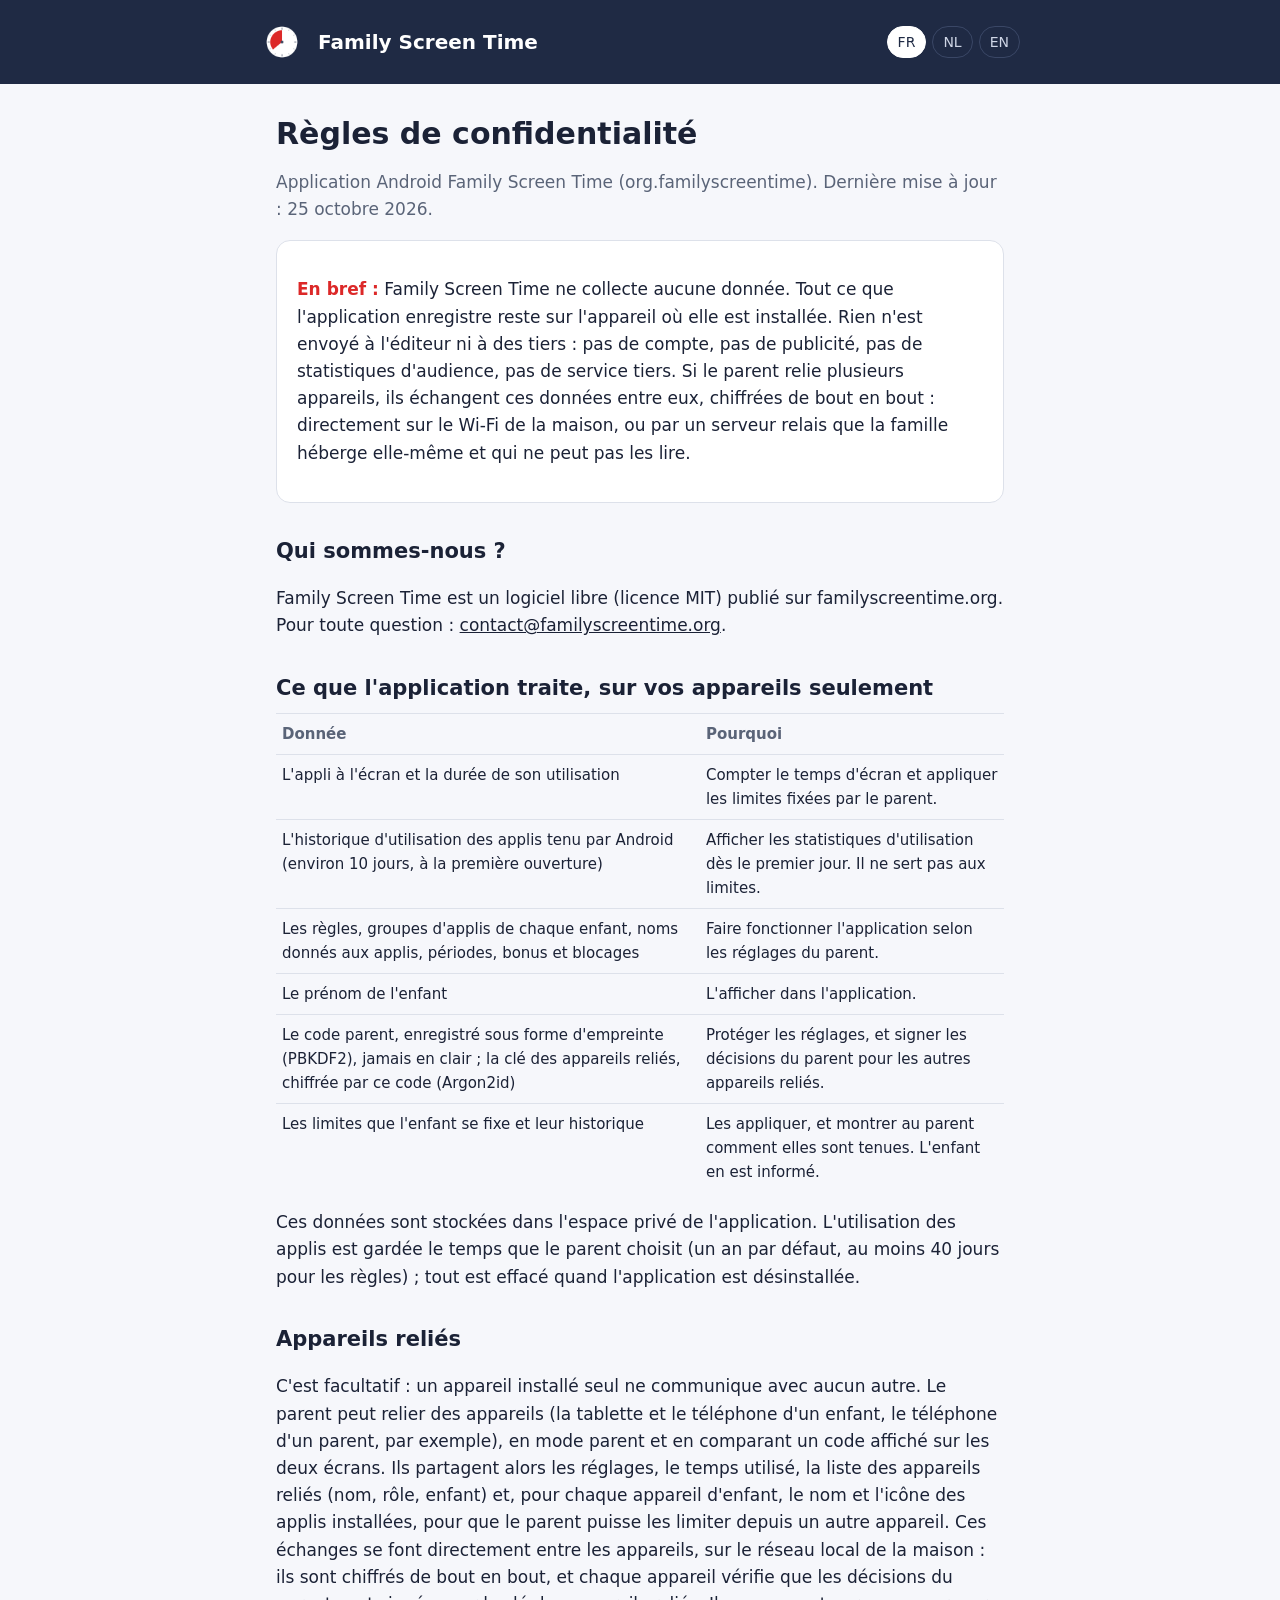
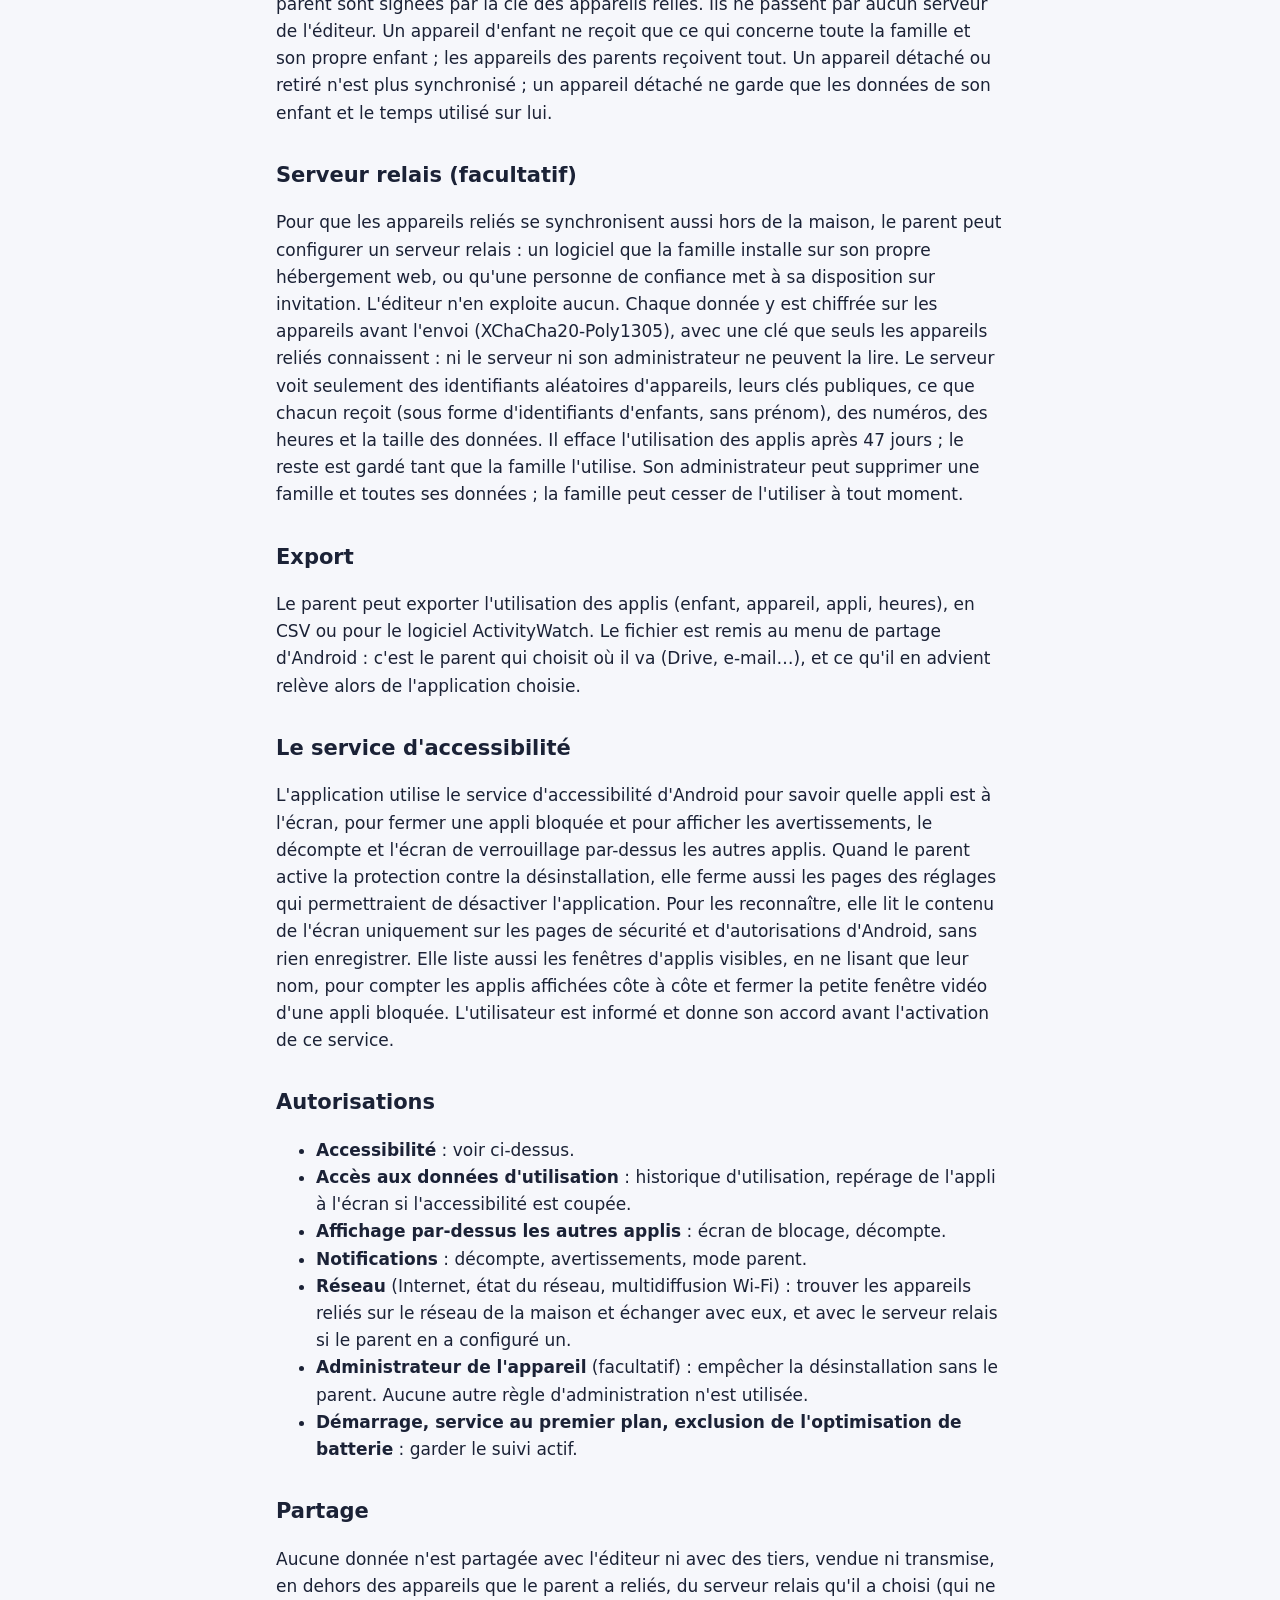
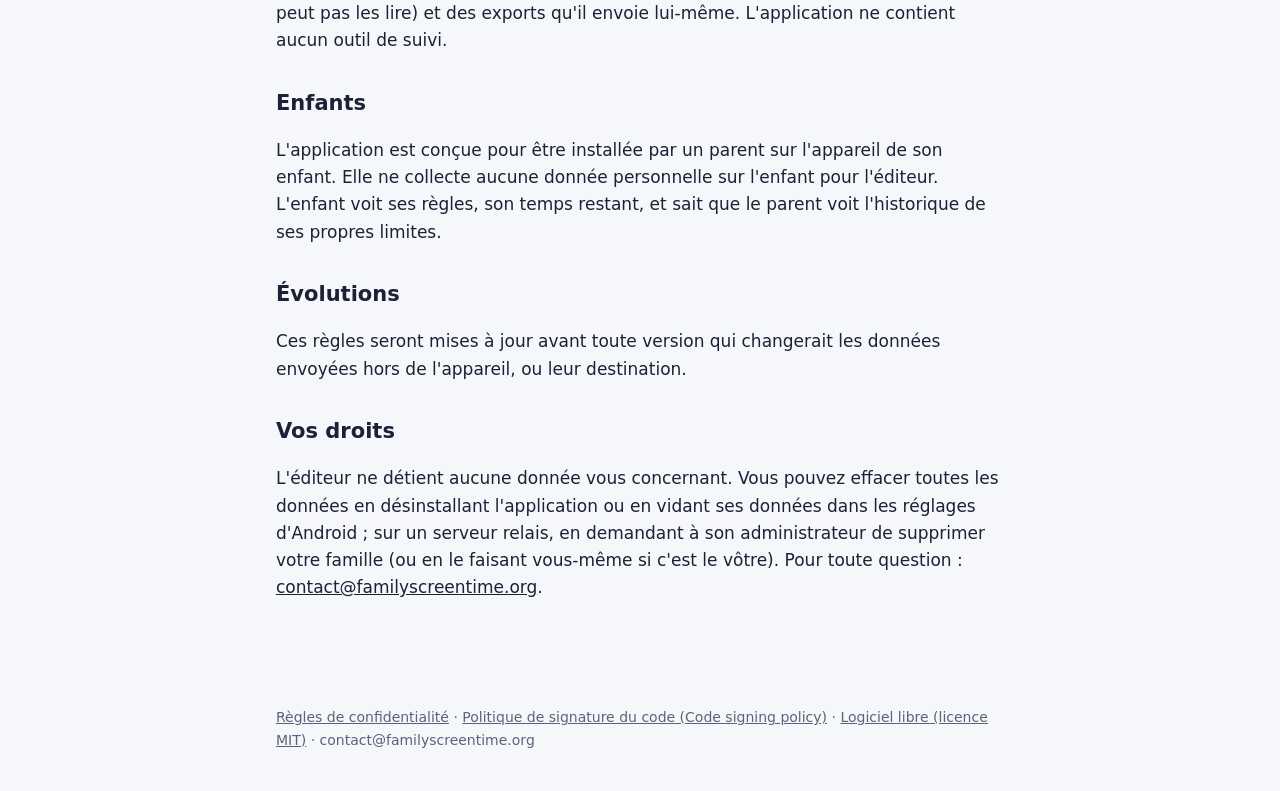
==== commit 27fdf7bc: "Windows: ready for code signing through SignPath Foundation - CODE_SIGNING.md: the policy SignPath F" ====
--- a/site/confidentialite.html
+++ b/site/confidentialite.html
@@ -72,6 +72,6 @@
 <p>L'éditeur ne détient aucune donnée vous concernant. Vous pouvez effacer toutes les données en désinstallant l'application ou en vidant ses données dans les réglages d'Android ; sur un serveur relais, en demandant à son administrateur de supprimer votre famille (ou en le faisant vous-même si c'est le vôtre). Pour toute question : <a href="mailto:contact@familyscreentime.org">contact@familyscreentime.org</a>.</p>
 
 </main>
-<footer class="wrap"><a href="confidentialite.html">Règles de confidentialité</a> · <a href="https://github.com/familyscreentime/familyscreentime">Logiciel libre (licence MIT)</a> · contact@familyscreentime.org</footer>
+<footer class="wrap"><a href="confidentialite.html">Règles de confidentialité</a> · <a href="https://github.com/familyscreentime/familyscreentime/blob/main/CODE_SIGNING.md">Politique de signature du code (Code signing policy)</a> · <a href="https://github.com/familyscreentime/familyscreentime">Logiciel libre (licence MIT)</a> · contact@familyscreentime.org</footer>
 </body>
 </html>
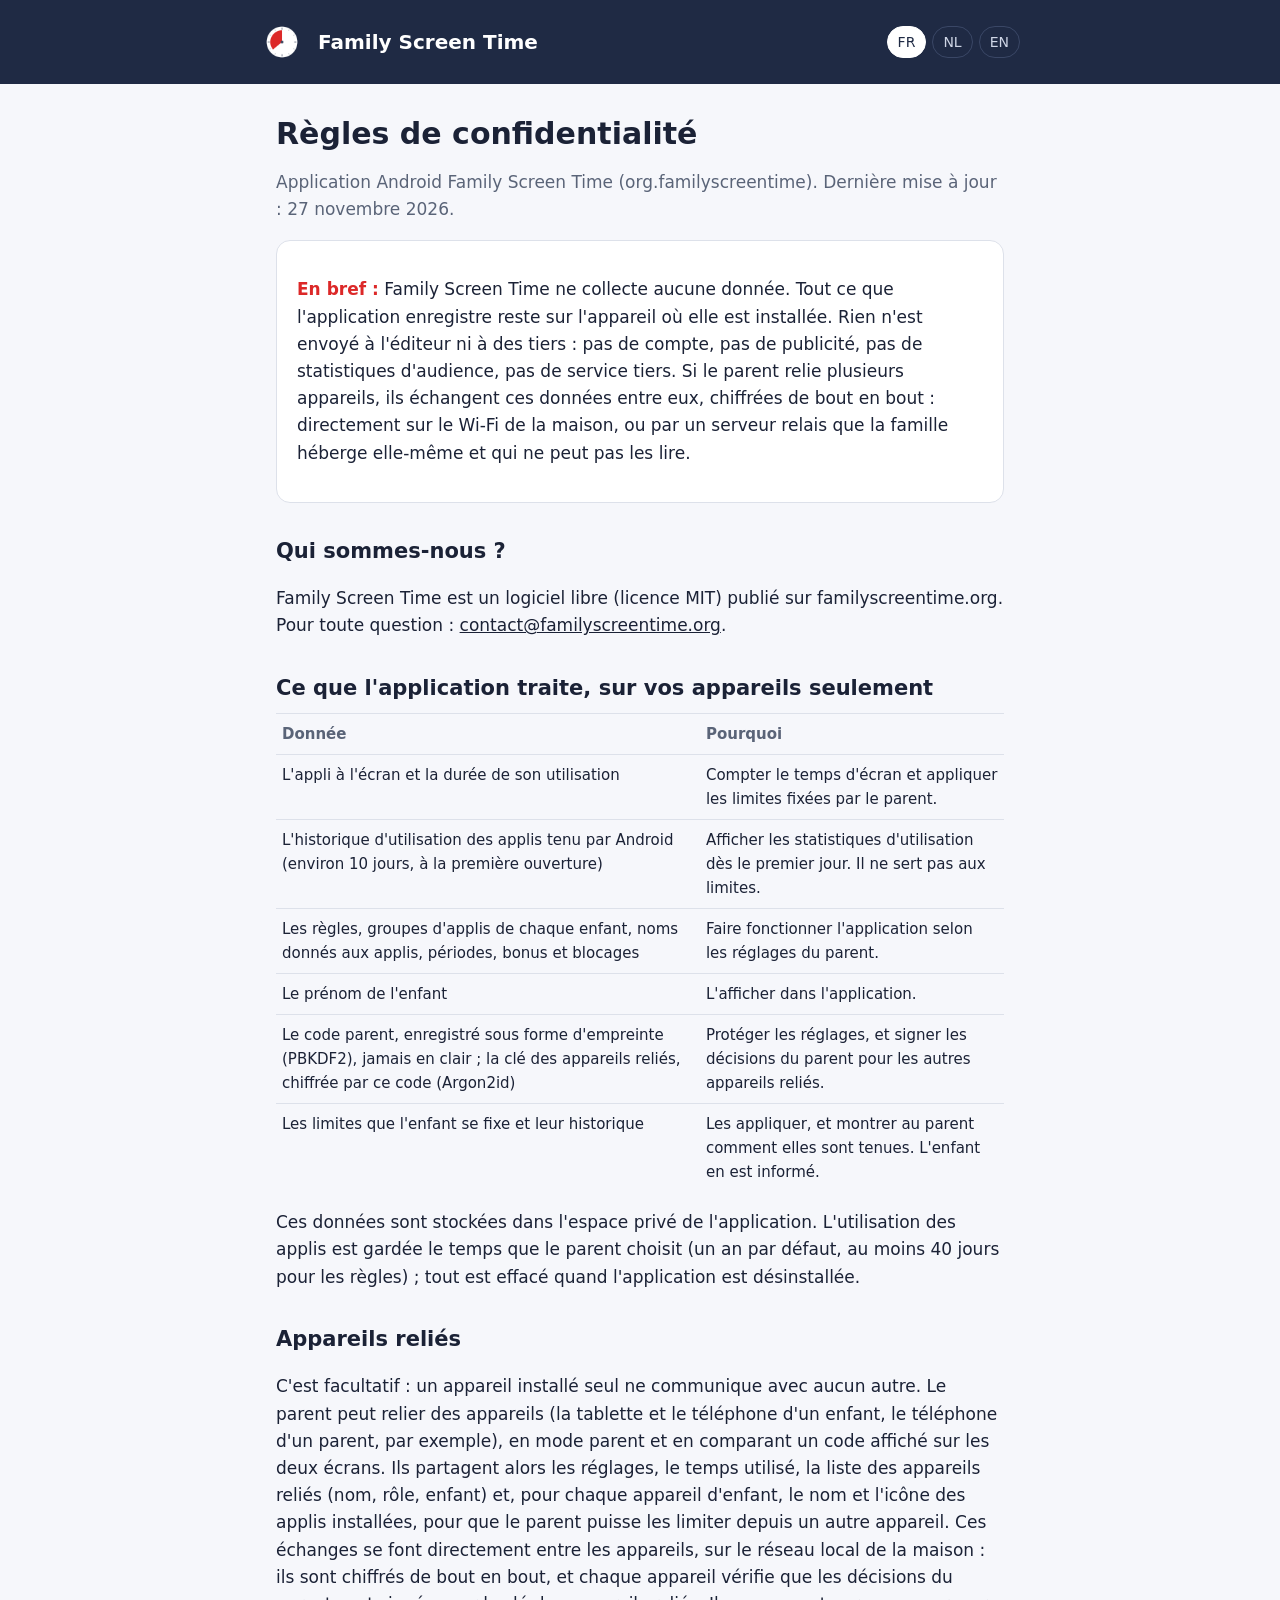
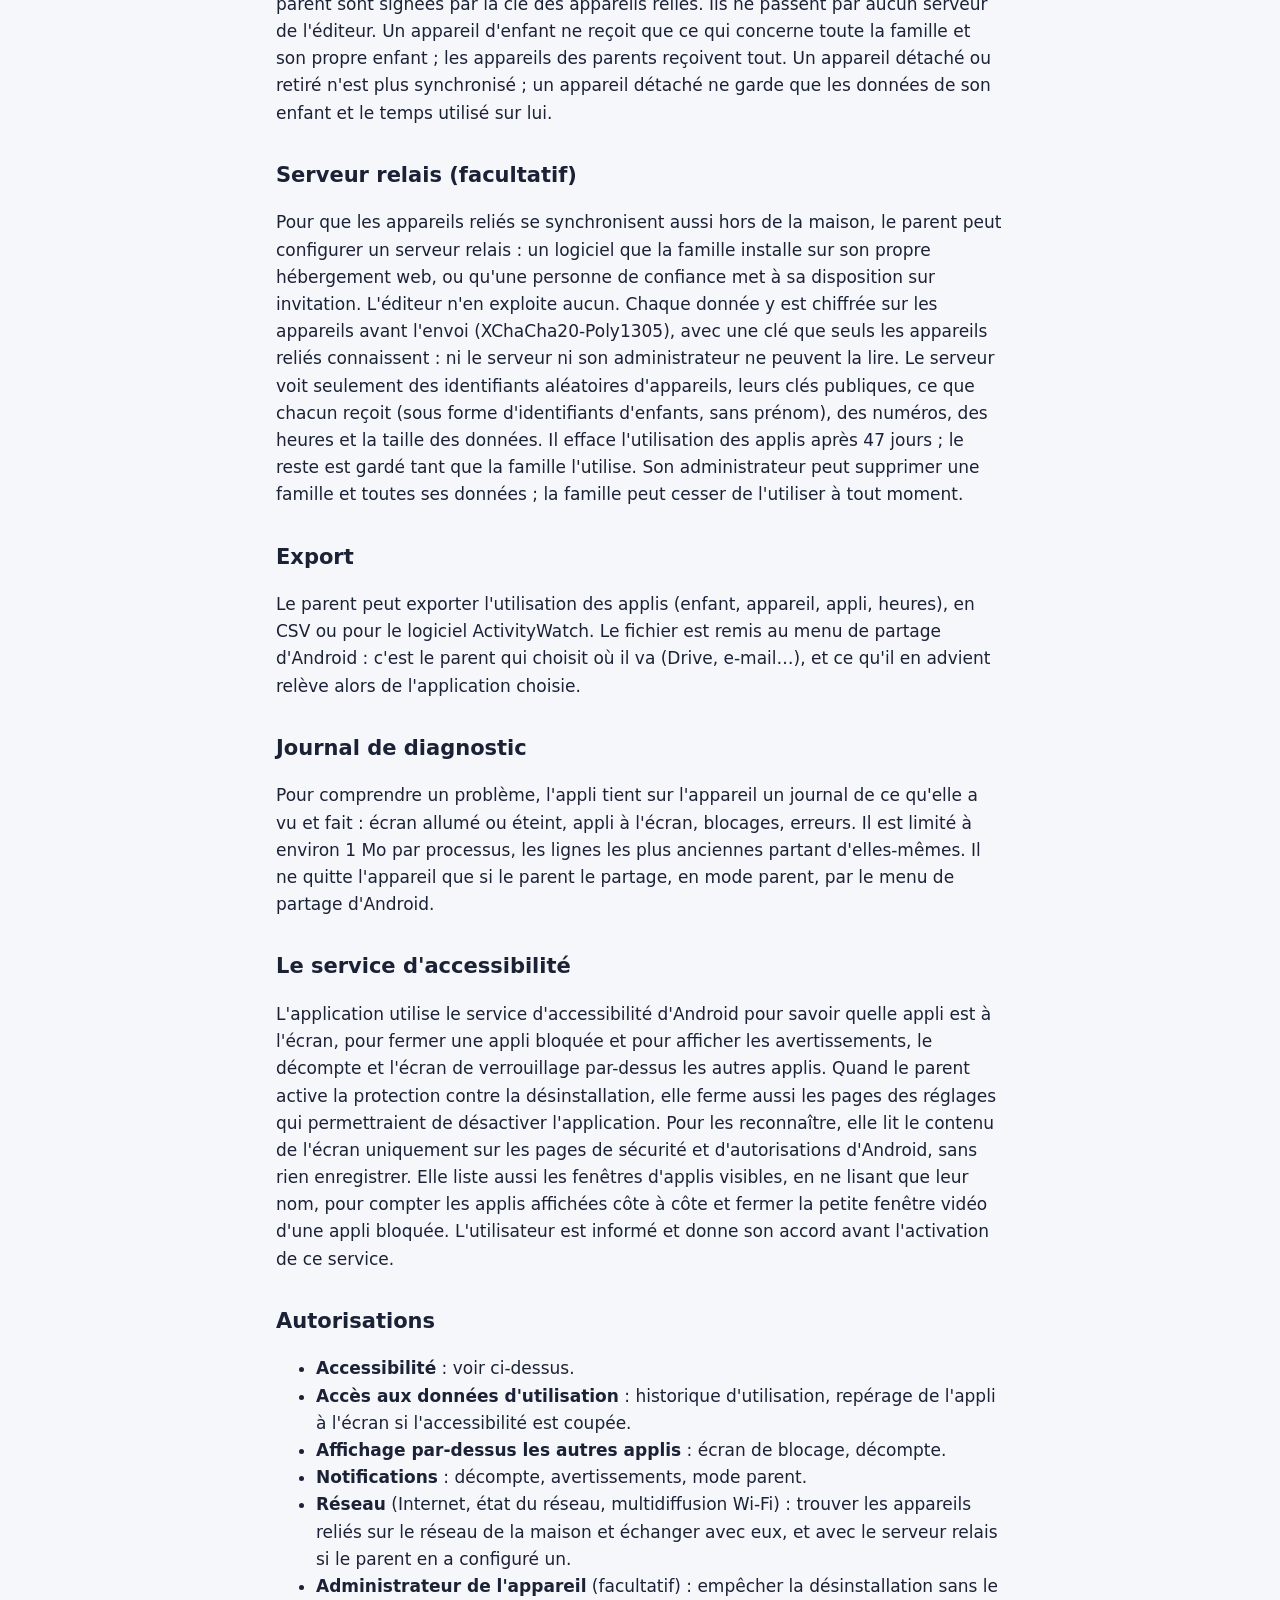
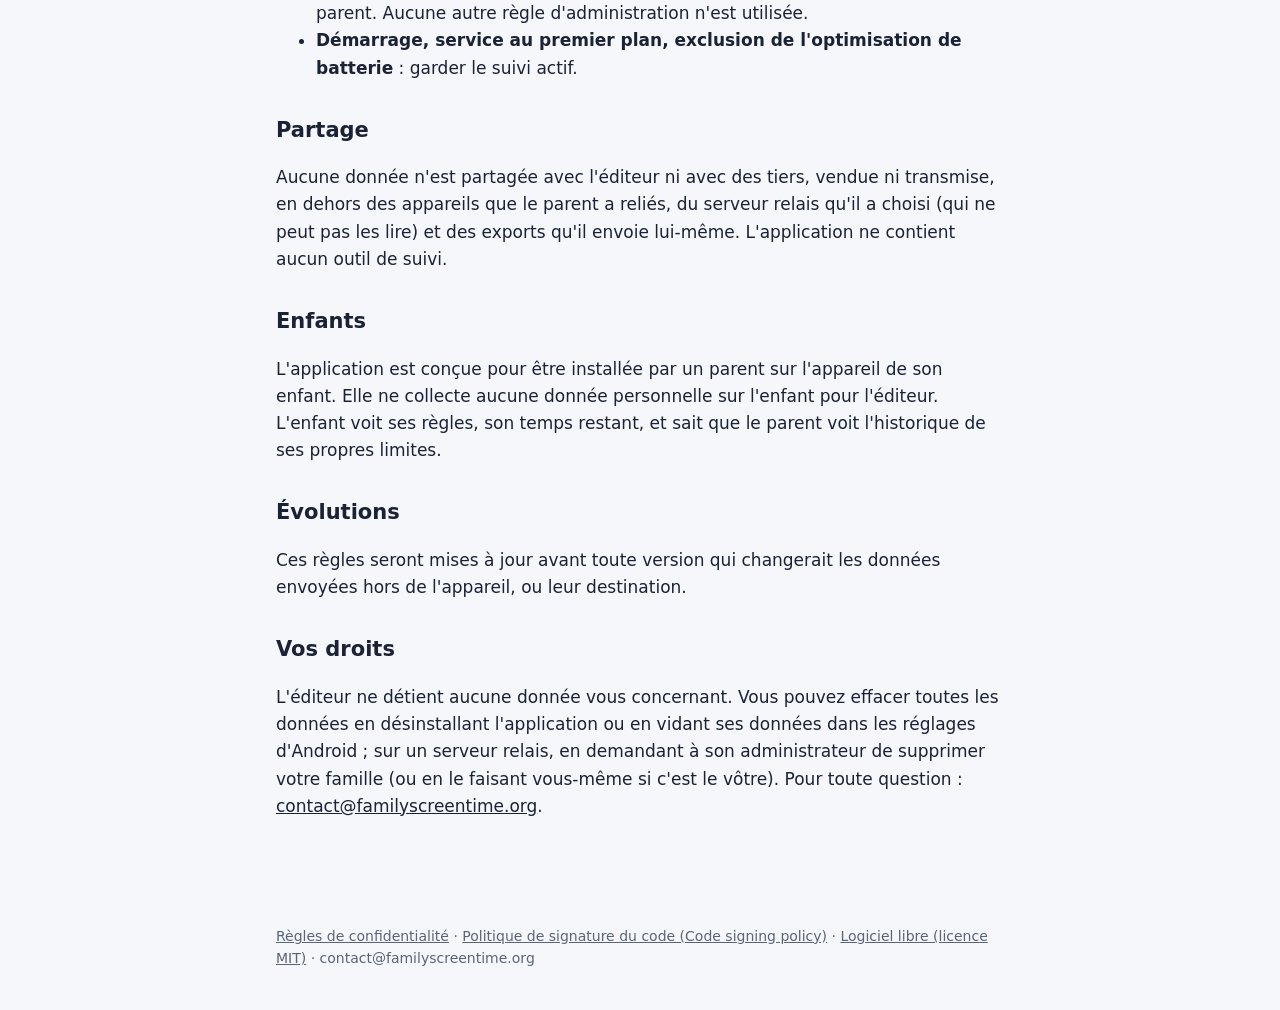
==== commit fc378dee: "Android: a diagnostic log, shared from parent mode Each process keeps on the device what it saw and " ====
--- a/site/confidentialite.html
+++ b/site/confidentialite.html
@@ -18,7 +18,7 @@
 <main class="wrap">
 
 <h1>Règles de confidentialité</h1>
-<p class="muted">Application Android Family Screen Time (org.familyscreentime). Dernière mise à jour : 25 octobre 2026.</p>
+<p class="muted">Application Android Family Screen Time (org.familyscreentime). Dernière mise à jour : 27 novembre 2026.</p>
 <div class="card"><p><strong>En bref :</strong> Family Screen Time ne collecte aucune donnée. Tout ce que l'application enregistre reste sur l'appareil où elle est installée. Rien n'est envoyé à l'éditeur ni à des tiers : pas de compte, pas de publicité, pas de statistiques d'audience, pas de service tiers. Si le parent relie plusieurs appareils, ils échangent ces données entre eux, chiffrées de bout en bout : directement sur le Wi-Fi de la maison, ou par un serveur relais que la famille héberge elle-même et qui ne peut pas les lire.</p></div>
 
 <h2>Qui sommes-nous ?</h2>
@@ -44,6 +44,9 @@
 
 <h2>Export</h2>
 <p>Le parent peut exporter l'utilisation des applis (enfant, appareil, appli, heures), en CSV ou pour le logiciel ActivityWatch. Le fichier est remis au menu de partage d'Android : c'est le parent qui choisit où il va (Drive, e-mail…), et ce qu'il en advient relève alors de l'application choisie.</p>
+
+<h2>Journal de diagnostic</h2>
+<p>Pour comprendre un problème, l'appli tient sur l'appareil un journal de ce qu'elle a vu et fait : écran allumé ou éteint, appli à l'écran, blocages, erreurs. Il est limité à environ 1 Mo par processus, les lignes les plus anciennes partant d'elles-mêmes. Il ne quitte l'appareil que si le parent le partage, en mode parent, par le menu de partage d'Android.</p>
 
 <h2>Le service d'accessibilité</h2>
 <p>L'application utilise le service d'accessibilité d'Android pour savoir quelle appli est à l'écran, pour fermer une appli bloquée et pour afficher les avertissements, le décompte et l'écran de verrouillage par-dessus les autres applis. Quand le parent active la protection contre la désinstallation, elle ferme aussi les pages des réglages qui permettraient de désactiver l'application. Pour les reconnaître, elle lit le contenu de l'écran uniquement sur les pages de sécurité et d'autorisations d'Android, sans rien enregistrer. Elle liste aussi les fenêtres d'applis visibles, en ne lisant que leur nom, pour compter les applis affichées côte à côte et fermer la petite fenêtre vidéo d'une appli bloquée. L'utilisateur est informé et donne son accord avant l'activation de ce service.</p>
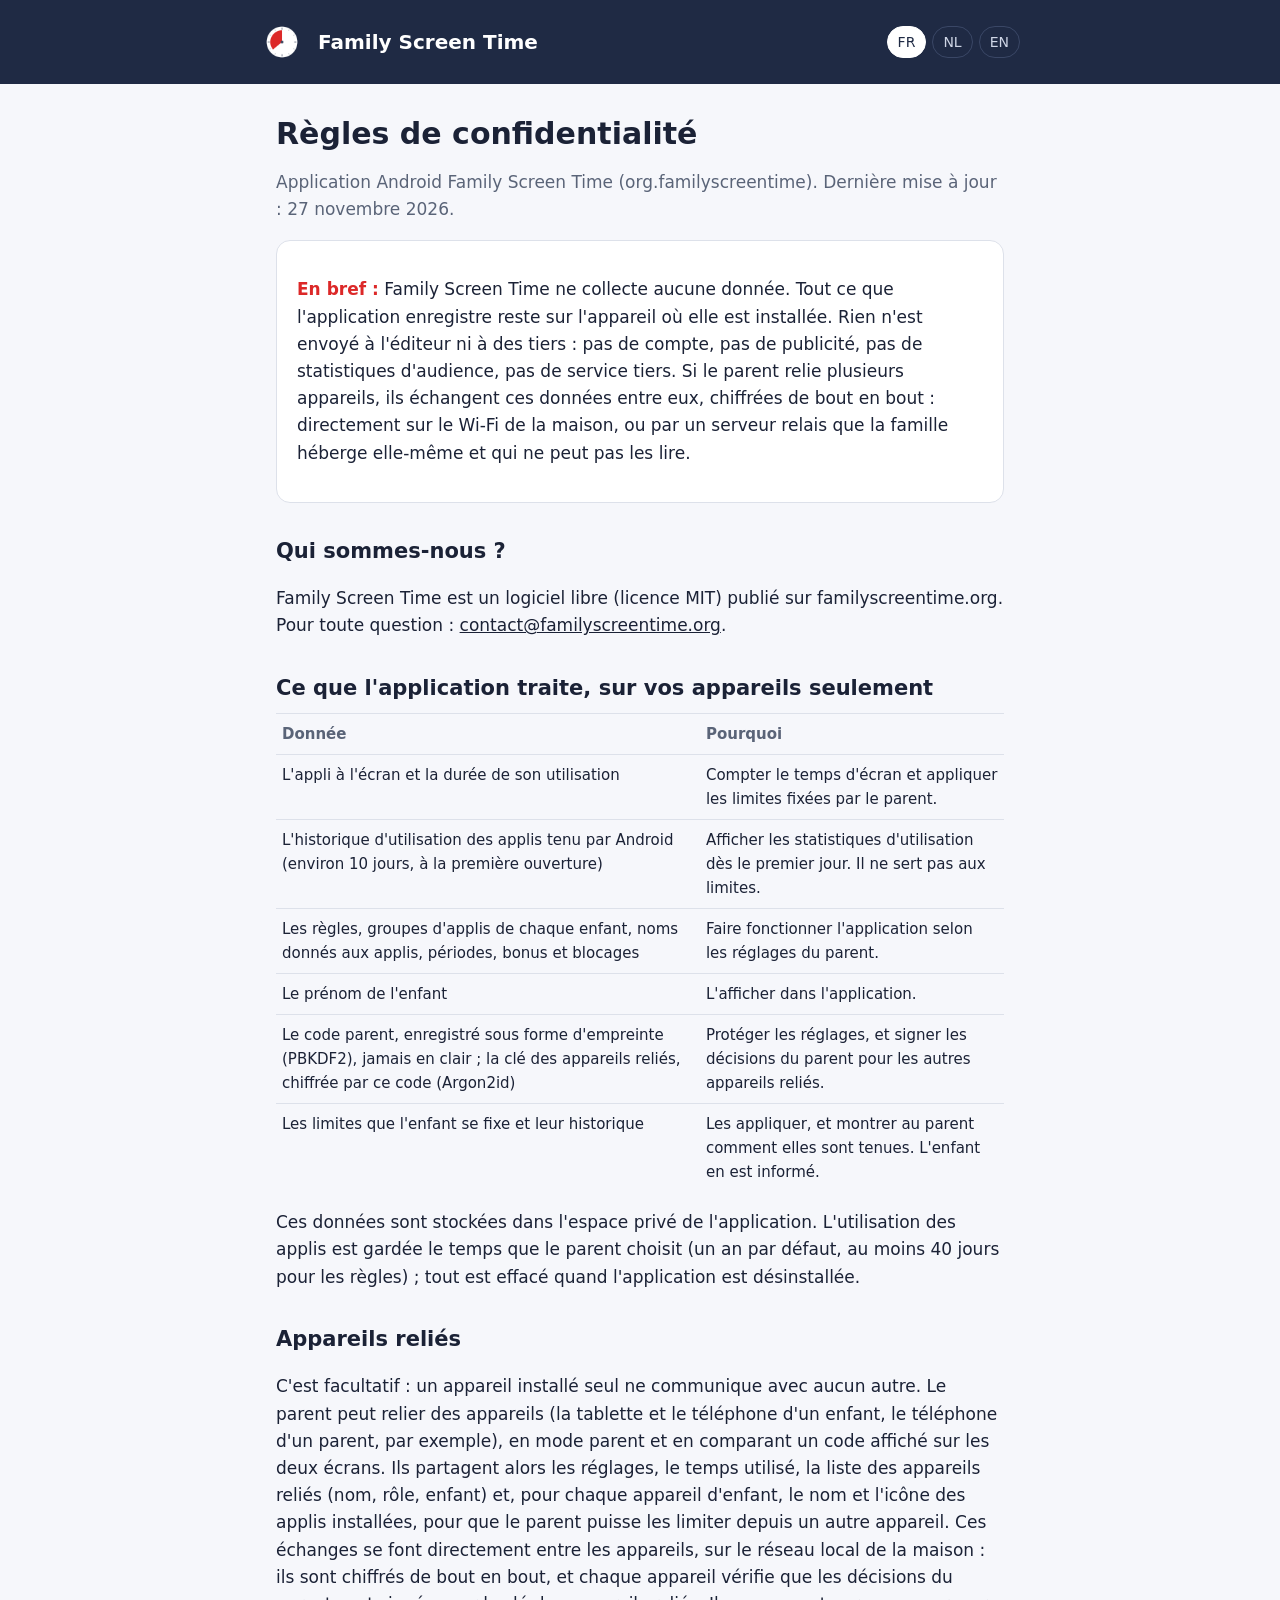
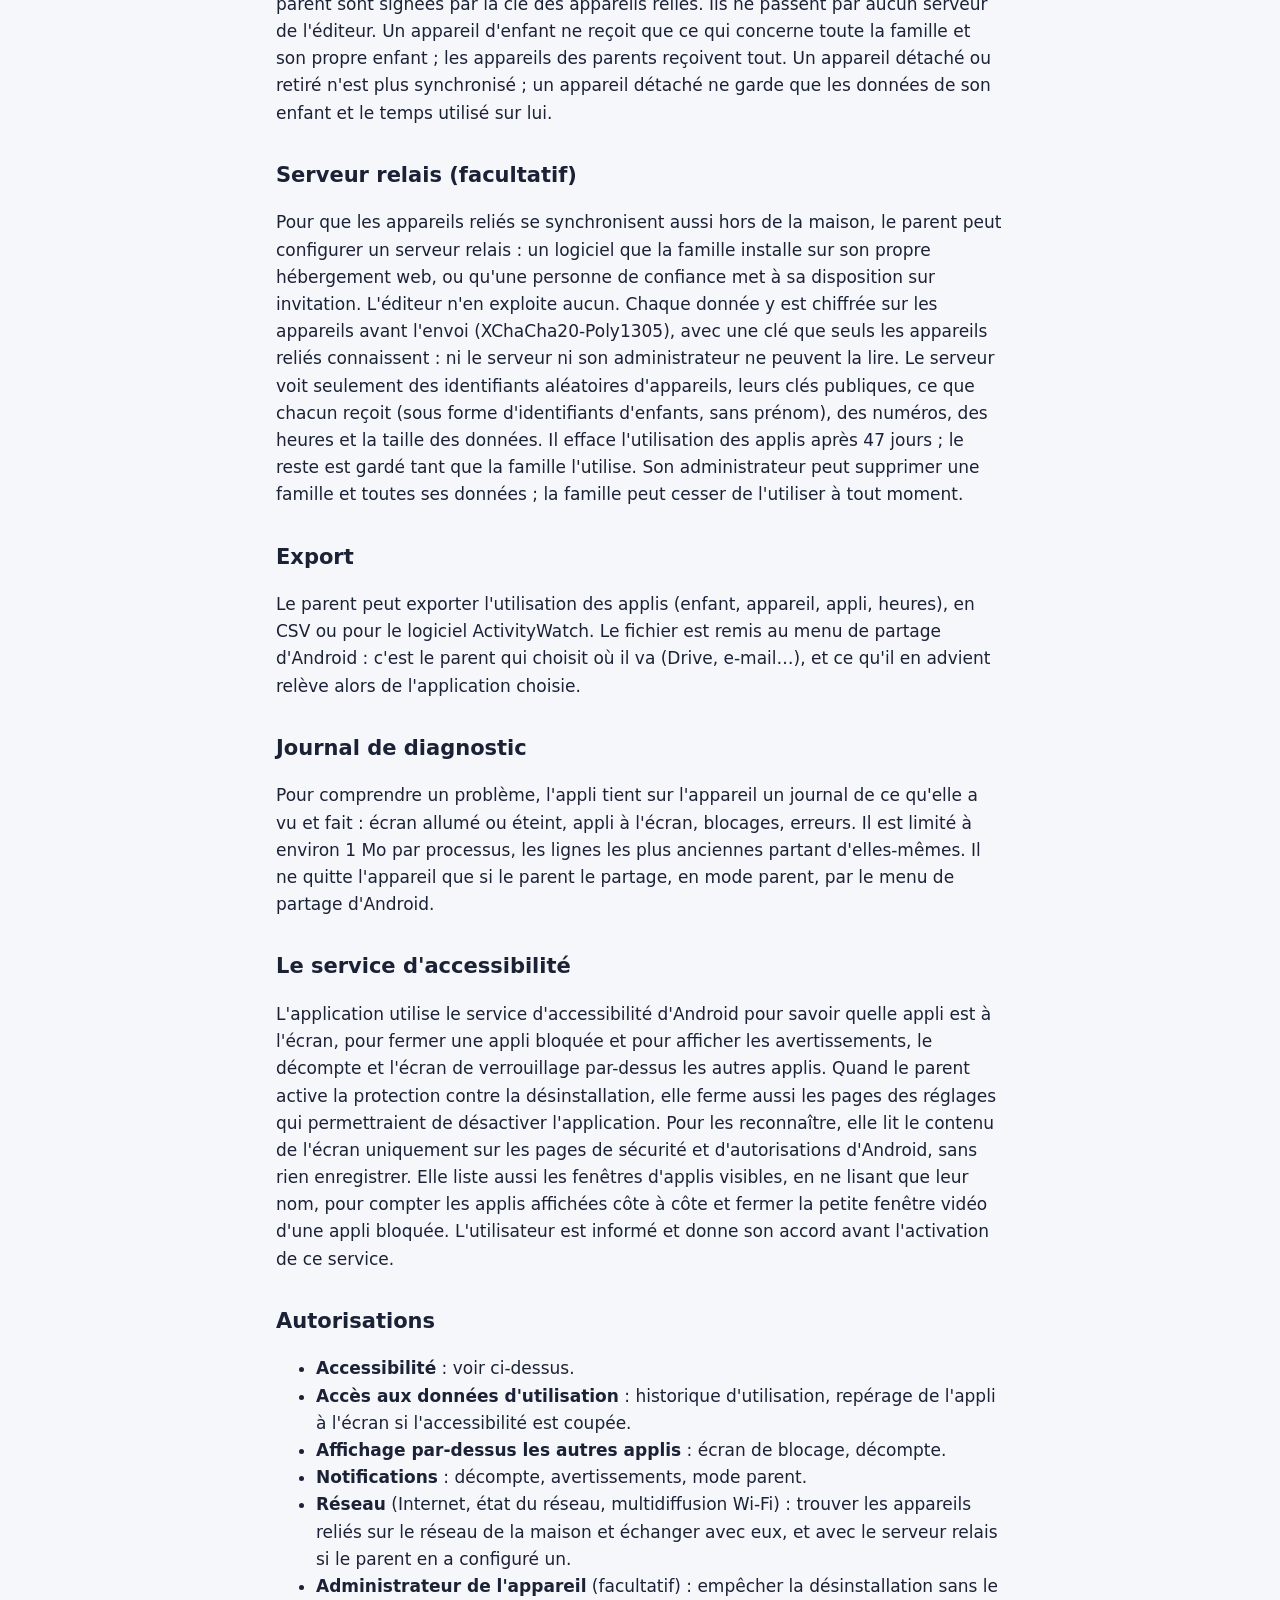
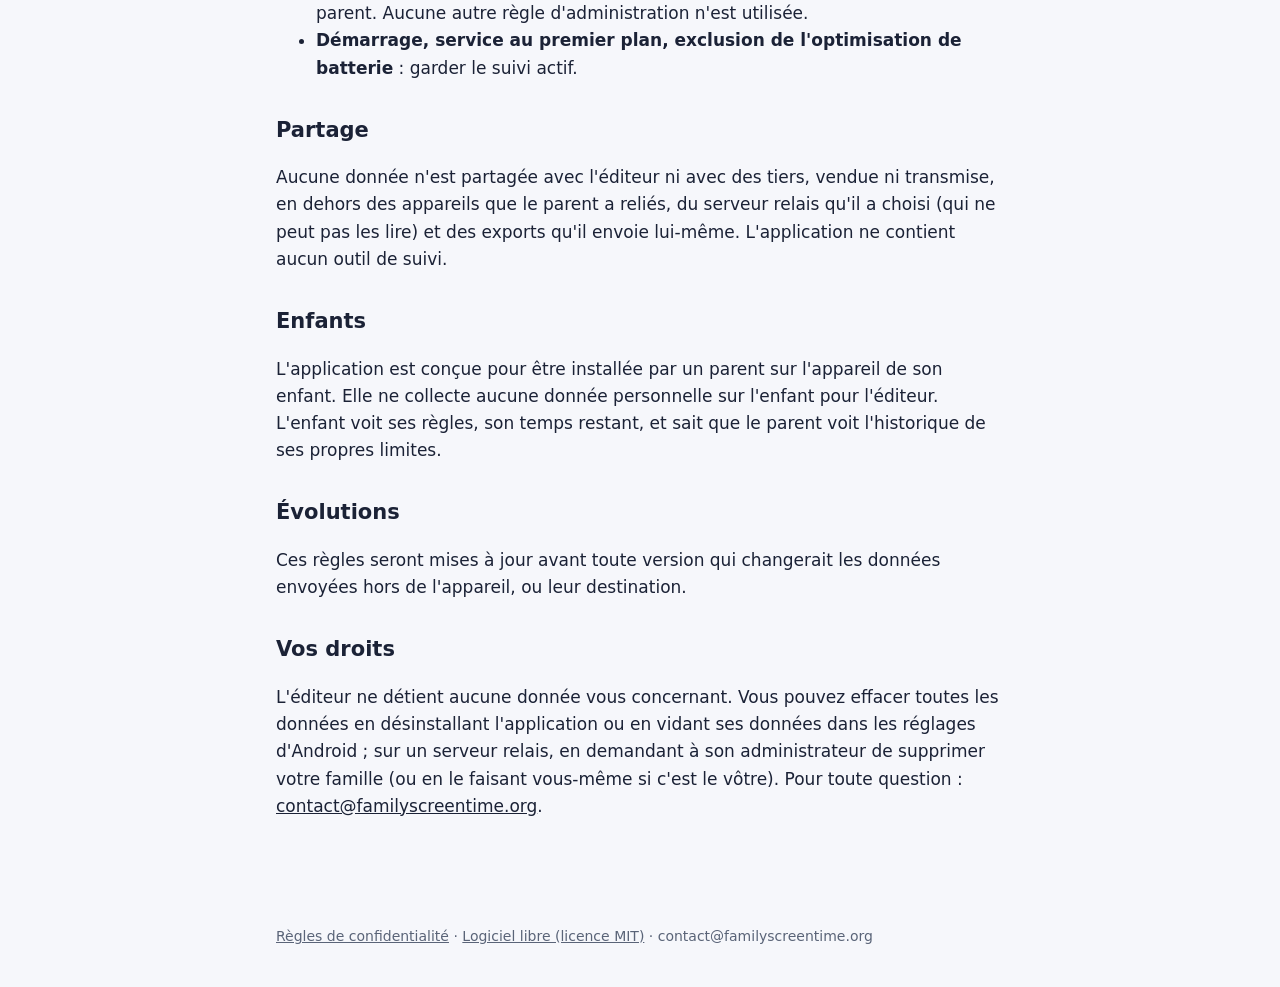
==== commit 9ffa7e24: "Android: a diagnostic log, shared from parent mode Each process keeps on the device what it saw and " ====
--- a/site/confidentialite.html
+++ b/site/confidentialite.html
@@ -75,6 +75,6 @@
 <p>L'éditeur ne détient aucune donnée vous concernant. Vous pouvez effacer toutes les données en désinstallant l'application ou en vidant ses données dans les réglages d'Android ; sur un serveur relais, en demandant à son administrateur de supprimer votre famille (ou en le faisant vous-même si c'est le vôtre). Pour toute question : <a href="mailto:contact@familyscreentime.org">contact@familyscreentime.org</a>.</p>
 
 </main>
-<footer class="wrap"><a href="confidentialite.html">Règles de confidentialité</a> · <a href="https://github.com/familyscreentime/familyscreentime/blob/main/CODE_SIGNING.md">Politique de signature du code (Code signing policy)</a> · <a href="https://github.com/familyscreentime/familyscreentime">Logiciel libre (licence MIT)</a> · contact@familyscreentime.org</footer>
+<footer class="wrap"><a href="confidentialite.html">Règles de confidentialité</a> · <a href="https://github.com/familyscreentime/familyscreentime">Logiciel libre (licence MIT)</a> · contact@familyscreentime.org</footer>
 </body>
 </html>
